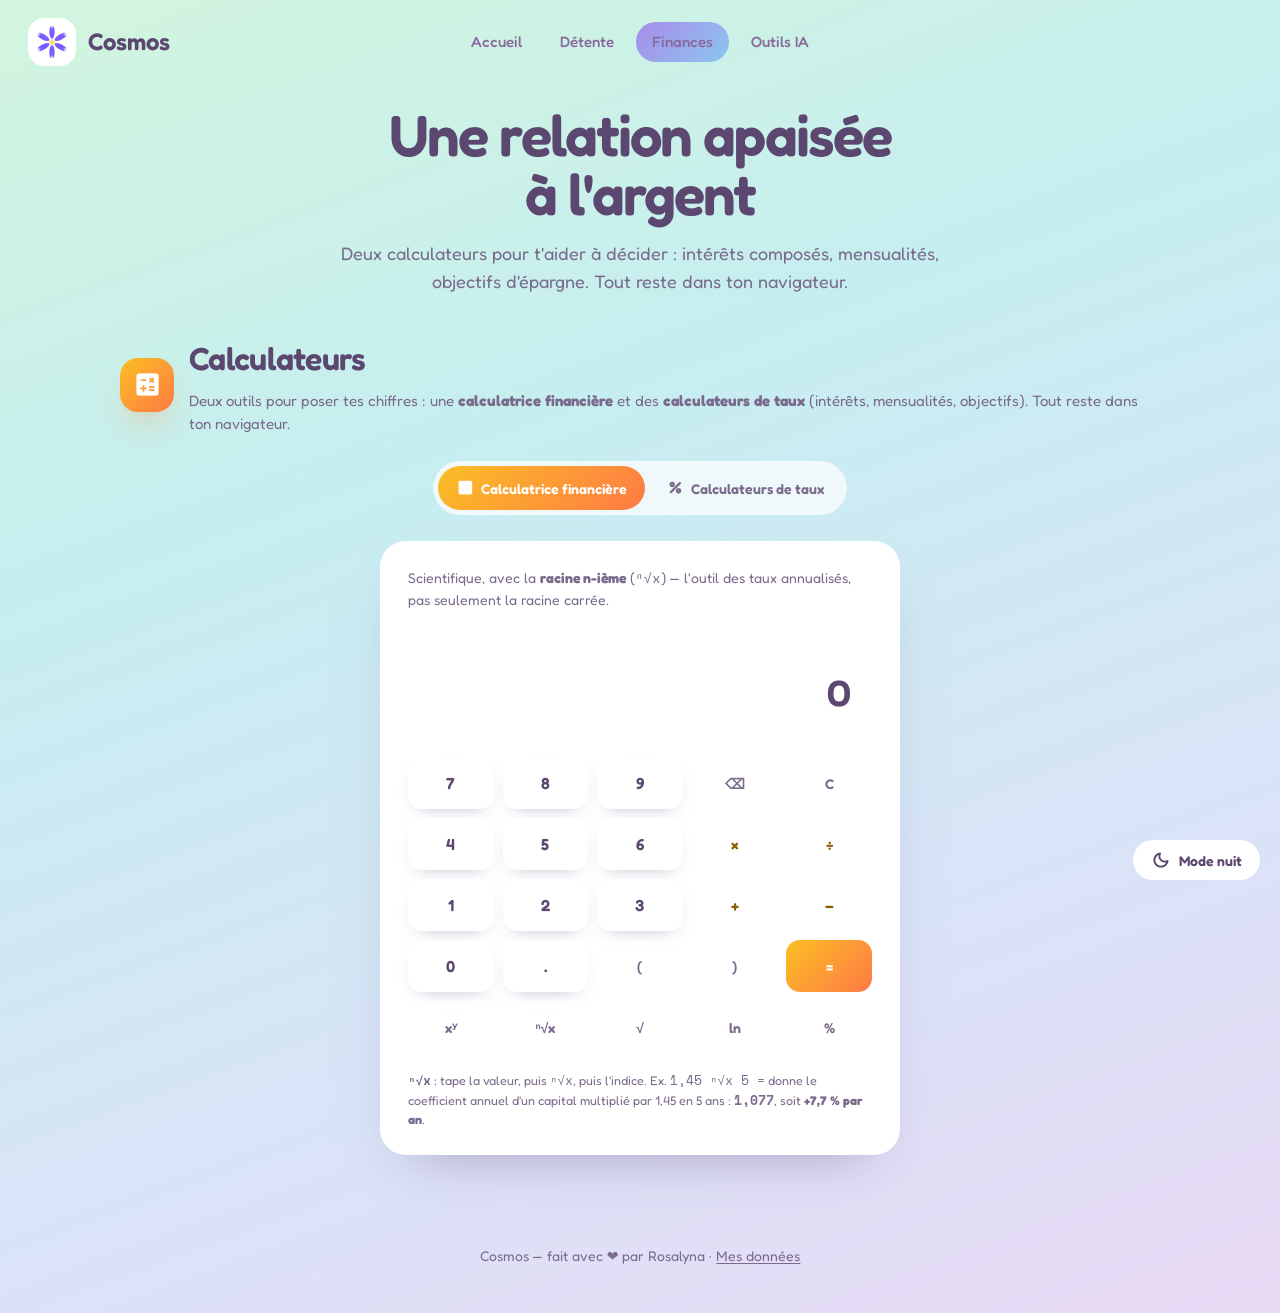
==== budget/index.html @ 6560cee8 "Plancher v1 : version minimale publiable de Cosmos - Parties en ligne : Accueil, Détente (Dessin lib" ====
<!DOCTYPE html>
<html lang="fr">
<head>
  <script>/*cosmos-antiflash*/ try{var t=localStorage.getItem("cosmos-theme");if(t==="dark"||(!t&&window.matchMedia("(prefers-color-scheme:dark)").matches))document.documentElement.classList.add("pre-dark");}catch(e){}</script>
  <meta charset="UTF-8">
  <meta name="viewport" content="width=device-width, initial-scale=1.0">
  <title>Finances — Cosmos</title>
  <link rel="icon" type="image/svg+xml" href="../commun/img/favicon.svg">
  <link rel="stylesheet" href="../commun/css/style.css">
</head>
<body class="p-budget p-finances" data-nav="Finances">
<script>if(document.documentElement.classList.contains("pre-dark"))document.body.classList.add("dark");</script>
<div style="min-height:100vh;">

  <!-- ═══ NAV — Épargne a disparu ═══ -->
  <nav class="nav">
    <a class="brand" href="../index.html">
      <span class="brand-logo">
        <img class="logo-day" src="../commun/img/logo-day.svg" alt="">
        <img class="logo-night" src="../commun/img/logo-night.svg" alt="">
      </span>
      <span class="brand-name">Cosmos</span>
    </a>
    <div class="nav-pills"></div>
  </nav>

  <!-- ═══ HERO ═══ -->
  <div style="max-width:1120px;margin:0 auto;padding:22px 40px 0;text-align:center;">
    <h1 style="margin:0;font-size:58px;line-height:1.02;font-weight:600;letter-spacing:-1.9px;">Une relation apaisée<br>à l'argent</h1>
    <p style="margin:16px auto 0;font-size:18px;color:var(--ink2);max-width:600px;line-height:1.55;">Deux calculateurs pour t'aider à décider : intérêts composés, mensualités, objectifs d'épargne. Tout reste dans ton navigateur.</p>
  </div>

  <!-- ═══ ONGLETS (masqués pour le plancher : seuls les calculateurs sont exposés) ═══ -->
  <div style="max-width:1120px;margin:0 auto;padding:30px 40px 0;display:none;justify-content:center;">
    <div id="tabs" class="fin-onglets" style="display:inline-flex;gap:3px;background:var(--soft);border-radius:999px;padding:5px;box-shadow:0 14px 34px -20px rgba(90,60,120,.5);flex-wrap:wrap;justify-content:center;">
      <!-- onglets « Où j'en suis » et « Le mur » retirés du plancher (pages en brouillons) -->
      <button class="tab" data-tab="principes" style="padding:10px 20px;border-radius:999px;background:linear-gradient(135deg,#A78BE8,#8CC7F0);color:#fff;font-weight:600;font-size:15px;">Point de départ</button>
      <button class="tab" data-tab="flux" style="padding:10px 20px;border-radius:999px;background:transparent;color:var(--ink2);font-weight:600;font-size:15px;">Mon budget type</button>
      <button class="tab" data-tab="epargne" style="padding:10px 20px;border-radius:999px;background:transparent;color:var(--ink2);font-weight:600;font-size:15px;">Mon épargne</button>
      <button class="tab" data-tab="placer" style="padding:10px 20px;border-radius:999px;background:transparent;color:var(--ink2);font-weight:600;font-size:15px;">Où placer</button>
      <button class="tab" data-tab="pratique" style="padding:10px 20px;border-radius:999px;background:transparent;color:var(--ink2);font-weight:600;font-size:15px;">Pratique</button>
    </div>
  </div>

  <!-- ═══ FIL FLUX → STOCK (masqué pour le plancher) ═══ -->
  <div style="max-width:1120px;margin:0 auto;padding:22px 40px 0;display:none;justify-content:center;">
    <div style="display:inline-flex;align-items:center;gap:12px;background:var(--soft);padding:9px 18px;border-radius:999px;font-size:13.5px;color:var(--ink2);flex-wrap:wrap;justify-content:center;">
      <span style="display:inline-flex;align-items:center;gap:6px;"><span style="width:9px;height:9px;border-radius:50%;background:linear-gradient(135deg,#FBBF24,#FF7A45);"></span>Le <b style="color:var(--ink);">flux</b> — ce qui entre chaque mois</span>
      <span class="ic" style="font-size:17px;">arrow_forward</span>
      <span style="display:inline-flex;align-items:center;gap:6px;"><span style="width:9px;height:9px;border-radius:50%;background:linear-gradient(135deg,#34D399,#22B4C4);"></span>Le <b style="color:var(--ink);">stock</b> — ce qui s'accumule</span>
    </div>
  </div>

  <!-- ═══════════ ONGLET · MON BUDGET TYPE ═══════════ -->
  <section id="pane-flux" style="max-width:1120px;margin:0 auto;padding:38px 40px 90px;display:none;flex-direction:column;gap:26px;">

    <div style="display:flex;align-items:center;gap:15px;">
      <span style="width:54px;height:54px;flex:none;border-radius:18px;background:linear-gradient(135deg,#FBBF24,#FF7A45);display:flex;align-items:center;justify-content:center;color:#fff;box-shadow:0 17px 32px -16px rgba(255,140,60,.85);"><span class="ic" style="font-size:29px;">water_drop</span></span>
      <div>
        <h2>Mon budget type</h2>
        <p style="margin:5px 0 0;color:var(--ink2);font-size:15px;">Ce qui entre se répartit par <b>affectation</b> — et décide de ce que tu peux mettre de côté.</p>
      </div>
    </div>

    <!-- ① point de départ -->
    <div class="card" style="display:flex;flex-direction:column;gap:20px;">
      <div style="display:flex;align-items:center;gap:11px;">
        <span class="mono" style="font-size:11px;font-weight:700;letter-spacing:1.2px;color:var(--acc-amber);">① MON POINT DE DÉPART</span>
        <div style="flex:1;height:2px;border-radius:2px;background:linear-gradient(90deg,rgba(199,127,19,.3),transparent);"></div>
      </div>

      <div style="display:flex;gap:26px;flex-wrap:wrap;">
        <div style="display:flex;flex-direction:column;gap:7px;font-size:14px;font-weight:600;">
          <label for="income">Mes revenus nets / mois</label>
          <span style="display:flex;align-items:center;gap:8px;"><input id="income" class="fld" inputmode="decimal" value="2400" style="width:124px;"><span class="mono" style="color:var(--ink2);">€</span></span>
        </div>
        <div style="display:flex;flex-direction:column;gap:7px;font-size:14px;font-weight:600;">
          <label for="charges">Mes charges fixes / mois</label>
          <span style="display:flex;align-items:center;gap:8px;"><input id="charges" class="fld" inputmode="decimal" style="width:124px;"><span class="mono" style="color:var(--ink2);">€</span></span>
          <span id="chargesSource" style="display:flex;align-items:center;gap:7px;flex-wrap:wrap;font-size:12.5px;font-weight:400;color:var(--ink2);"></span>
        </div>
        <div style="display:flex;flex-direction:column;gap:7px;justify-content:flex-start;">
          <span style="font-size:14px;font-weight:600;">Ce qu'il te reste</span>
          <span id="resteVivre" class="num" style="font-size:28px;">1 320 €</span>
          <span id="chargesPct" style="font-size:12px;color:var(--ink2);">tes charges pèsent 45 % de tes revenus</span>
        </div>
      </div>

      <div id="reco"></div>
    </div>

    <!-- ② la règle -->
    <div class="card" style="display:flex;flex-direction:column;gap:22px;">
      <div style="display:flex;align-items:center;gap:11px;">
        <span class="mono" style="font-size:11px;font-weight:700;letter-spacing:1.2px;color:var(--acc-violet);">② MA RÈGLE DE RÉPARTITION</span>
        <div style="flex:1;height:2px;border-radius:2px;background:linear-gradient(90deg,rgba(91,63,224,.3),transparent);"></div>
      </div>

      <div style="display:flex;align-items:center;gap:16px;flex-wrap:wrap;justify-content:space-between;">
        <div id="modelSeg" style="display:inline-flex;gap:3px;background:var(--soft);border-radius:999px;padding:4px;flex-wrap:wrap;">
          <button class="seg" data-model="503020" style="padding:9px 16px;border-radius:999px;background:linear-gradient(135deg,#FBBF24,#FF7A45);color:#fff;font-weight:600;font-size:13.5px;">50 / 30 / 20</button>
          <button class="seg" data-model="pots" style="padding:9px 16px;border-radius:999px;background:transparent;color:var(--ink2);font-weight:600;font-size:13.5px;">6 comptes</button>
          <button class="seg" data-model="sansratio" style="padding:9px 16px;border-radius:999px;background:transparent;color:var(--ink2);font-weight:600;font-size:13.5px;">Sans ratios</button>
          <button class="seg" data-model="custom" style="padding:9px 16px;border-radius:999px;background:transparent;color:var(--ink2);font-weight:600;font-size:13.5px;">Personnalisé</button>
        </div>
        <a href="#autres-regles" style="display:inline-flex;align-items:center;gap:6px;font-size:13.5px;font-weight:600;text-decoration:none;">Voir d'autres règles<span class="ic" style="font-size:17px;">arrow_forward</span></a>
      </div>

      <div id="ruleIntro" style="font-size:14px;color:var(--ink2);line-height:1.55;"></div>

      <!-- vue ratios -->
      <div id="ratioView" style="display:flex;flex-direction:column;gap:20px;">
        <div style="display:flex;align-items:center;gap:12px;flex-wrap:wrap;">
          <span style="font-size:13.5px;color:var(--ink2);">Je saisis en</span>
          <div id="unitSeg" style="display:inline-flex;gap:3px;background:var(--soft);border-radius:999px;padding:4px;">
            <button class="seg" data-unit="eur" style="min-height:36px;padding:7px 18px;border-radius:999px;background:linear-gradient(135deg,#A78BE8,#8CC7F0);color:#fff;font-weight:600;font-size:13.5px;">€</button>
            <button class="seg" data-unit="pct" style="min-height:36px;padding:7px 18px;border-radius:999px;background:transparent;color:var(--ink2);font-weight:600;font-size:13.5px;">%</button>
          </div>
          <span id="unitHint" style="font-size:12.5px;color:var(--ink2);">l'autre unité se calcule toute seule</span>
        </div>
        <div>
          <div id="fluxBar" style="display:flex;height:62px;border-radius:16px;overflow:hidden;box-shadow:0 14px 28px -18px rgba(90,60,120,.5);"></div>
          <div id="fluxLegend" style="margin-top:10px;display:flex;gap:14px;flex-wrap:wrap;"></div>
          <div style="margin-top:9px;font-size:13px;color:var(--ink2);">La barre est à l'échelle de tes revenus — ce qui n'est pas affecté reste visible.</div>
          <div id="fluxAlerte" style="margin-top:10px;"></div>
        </div>
        <div id="fluxRows" style="display:flex;flex-direction:column;gap:10px;"></div>
        <div id="customAdd"></div>
      </div>

      <!-- vue sans ratios -->
      <div id="methodView" style="display:none;flex-direction:column;gap:16px;"></div>

      <!-- résultat -->
      <div id="fluxResult" style="display:flex;align-items:center;gap:16px;flex-wrap:wrap;padding:18px 22px;border-radius:20px;background:linear-gradient(135deg,rgba(52,211,153,.16),rgba(34,180,196,.16));border:1.5px solid rgba(52,211,153,.32);">
        <span class="ic" style="font-size:30px;color:var(--acc-green);flex:none;">savings</span>
        <div style="flex:1;min-width:220px;">
          <div style="font-size:15px;font-weight:600;">Tu peux épargner <span id="saveAmount" class="num" style="font-size:26px;">480 €</span> par mois</div>
          <div style="font-size:13.5px;color:var(--ink2);">soit <span id="saveYear" class="mono">5 760 €</span> sur un an — c'est ce montant qui alimente ta pyramide.</div>
        </div>
        <button class="tab" data-tab="epargne" style="display:inline-flex;align-items:center;gap:8px;padding:12px 20px;border-radius:14px;background:linear-gradient(135deg,#34D399,#22B4C4);color:#fff;font-weight:600;font-size:14.5px;box-shadow:0 14px 28px -14px rgba(34,180,180,.8);">
          Structurer cette épargne<span class="ic" style="font-size:19px;">arrow_forward</span>
        </button>
      </div>
    </div>

    <!-- autres règles -->
    <div class="card" id="autres-regles" style="display:flex;flex-direction:column;gap:16px;">
      <h3>Les autres règles connues</h3>
      <p style="margin:0;font-size:14px;color:var(--ink2);">Pour information — chacune déplace le curseur selon ce qu'elle veut protéger.</p>
      <div style="display:grid;grid-template-columns:repeat(auto-fit,minmax(min(230px,100%),1fr));gap:14px;">
        <div style="padding:15px 17px;border-radius:16px;background:var(--soft);"><b style="font-size:14.5px;">80 / 20</b><div style="font-size:13px;color:var(--ink2);margin-top:5px;line-height:1.5;">« Paie-toi en premier » : 20 % mis de côté d'abord, tu vis sur le reste. La plus simple à tenir.</div></div>
        <div style="padding:15px 17px;border-radius:16px;background:var(--soft);"><b style="font-size:14.5px;">70 / 20 / 10</b><div style="font-size:13px;color:var(--ink2);margin-top:5px;line-height:1.5;">70 % dépenses courantes · 20 % épargne · 10 % dettes ou dons.</div></div>
        <div style="padding:15px 17px;border-radius:16px;background:var(--soft);"><b style="font-size:14.5px;">50 / 15 / 5</b><div style="font-size:13px;color:var(--ink2);margin-top:5px;line-height:1.5;">50 % besoins · 15 % retraite · 5 % précaution — le reste en envies. Isole l'horizon long.</div></div>
        <div style="padding:15px 17px;border-radius:16px;background:var(--soft);"><b style="font-size:14.5px;">Conscious Spending Plan</b><div style="font-size:13px;color:var(--ink2);margin-top:5px;line-height:1.5;">50–60 % fixes · 10 % investi · 5–10 % projets · 20–35 % « plaisir sans culpabilité ». Volontairement souple.</div></div>
      </div>
    </div>

    <div style="display:flex;align-items:flex-start;gap:13px;padding:18px 22px;border-radius:20px;background:var(--soft);font-size:14px;color:var(--ink2);">
      <span class="ic" style="font-size:21px;color:var(--acc-amber);flex:none;">lightbulb</span>
      <span style="flex:1;min-width:220px;">Ces pourcentages sont des <b style="color:var(--ink);">repères pour démarrer</b>, pas des vérités. Si tes besoins pèsent 60 %, ce n'est pas un échec — c'est une information. Pédagogie générale, pas du conseil financier.</span>
    </div>
  </section>

  <!-- ═══════════ ONGLET · MON ÉPARGNE ═══════════ -->
  <section id="pane-epargne" style="display:none;max-width:1120px;margin:0 auto;padding:38px 40px 90px;flex-direction:column;gap:26px;">

    <div style="display:flex;align-items:center;gap:15px;">
      <span style="width:54px;height:54px;flex:none;border-radius:18px;background:linear-gradient(135deg,#34D399,#22B4C4);display:flex;align-items:center;justify-content:center;color:#fff;box-shadow:0 17px 32px -16px rgba(34,180,180,.85);"><span class="ic" style="font-size:29px;">layers</span></span>
      <div>
        <h2>Mon épargne accumulée</h2>
        <p style="margin:5px 0 0;color:var(--ink2);font-size:15px;">Ce qui s'accumule se répartit par <b>niveau de risque</b> — c'est la pyramide.</p>
      </div>
    </div>

    <!-- rappel du flux : le chaînon -->
    <div style="display:flex;align-items:center;gap:16px;flex-wrap:wrap;padding:16px 22px;border-radius:20px;background:linear-gradient(135deg,rgba(251,191,36,.18),rgba(52,211,153,.18));border:1.5px solid rgba(251,191,36,.32);">
      <span class="ic" style="font-size:26px;color:var(--acc-amber);flex:none;">water_drop</span>
      <div style="flex:1;min-width:230px;font-size:14.5px;">
        Depuis <b>Mon budget type</b> — tu mets de côté <span id="echoSave" class="num" style="font-size:22px;">480 €</span> par mois
        <div style="font-size:13px;color:var(--ink2);margin-top:2px;">C'est ce montant que tu répartis dans la pyramide ci-dessous.</div>
      </div>
      <button class="tab" data-tab="flux" style="display:inline-flex;align-items:center;gap:7px;padding:10px 17px;border-radius:13px;background:var(--surface);color:var(--ink);font-weight:600;font-size:13.5px;box-shadow:0 12px 24px -14px rgba(90,60,120,.5);"><span class="ic" style="font-size:17px;">tune</span>Modifier mon budget type</button>
    </div>

    <!-- étapes -->
    <div style="display:flex;gap:9px;flex-wrap:wrap;">
      <span style="display:inline-flex;align-items:center;gap:8px;padding:9px 16px;border-radius:999px;background:var(--surface);font-size:13.5px;font-weight:600;box-shadow:0 12px 26px -18px rgba(90,60,120,.5);"><span style="width:22px;height:22px;border-radius:50%;background:linear-gradient(135deg,#34D399,#22B4C4);color:#fff;display:flex;align-items:center;justify-content:center;font-size:12px;">1</span>Comprendre</span>
      <span style="display:inline-flex;align-items:center;gap:8px;padding:9px 16px;border-radius:999px;background:var(--surface);font-size:13.5px;font-weight:600;box-shadow:0 12px 26px -18px rgba(90,60,120,.5);"><span style="width:22px;height:22px;border-radius:50%;background:linear-gradient(135deg,#FBBF24,#FF7A45);color:#fff;display:flex;align-items:center;justify-content:center;font-size:12px;">2</span>Mon matelas</span>
      <span style="display:inline-flex;align-items:center;gap:8px;padding:9px 16px;border-radius:999px;background:var(--surface);font-size:13.5px;font-weight:600;box-shadow:0 12px 26px -18px rgba(90,60,120,.5);"><span style="width:22px;height:22px;border-radius:50%;background:linear-gradient(135deg,#A78BE8,#8CC7F0);color:#fff;display:flex;align-items:center;justify-content:center;font-size:12px;">3</span>Ma répartition</span>
    </div>

    <!-- ① pyramide, unique et pleine taille -->
    <div class="card" style="display:flex;flex-direction:column;gap:18px;">
      <div style="display:flex;align-items:center;gap:11px;">
        <span class="mono" style="font-size:11px;font-weight:700;letter-spacing:1.2px;color:var(--acc-green);">① COMPRENDRE</span>
        <div style="flex:1;height:2px;border-radius:2px;background:linear-gradient(90deg,rgba(14,127,99,.3),transparent);"></div>
      </div>
      <h3>La pyramide de l'épargne</h3>
      <p style="margin:0;font-size:14.5px;color:var(--ink2);max-width:640px;">On la bâtit de bas en haut : chaque étage suppose le précédent solide. La base — ta sécurité — doit être la plus large.</p>
      <div style="display:flex;flex-direction:column;align-items:center;gap:8px;padding:6px 0;">
        <div style="width:38%;min-width:150px;padding:13px;border-radius:13px;background:linear-gradient(135deg,#F472B6,#A855F7);color:#fff;text-align:center;text-shadow:0 1px 3px rgba(60,20,80,.35);"><div style="font-size:15px;font-weight:600;">Le pari <span class="mono" style="font-size:13.5px;">10 %</span></div><div class="mono" style="font-size:12.5px;opacity:.95;">facultatif · ce qu'on peut perdre</div></div>
        <div style="width:56%;min-width:200px;padding:13px;border-radius:13px;background:linear-gradient(135deg,#A78BE8,#8CC7F0);color:#fff;text-align:center;text-shadow:0 1px 3px rgba(40,30,90,.35);"><div style="font-size:15px;font-weight:600;">Le long terme <span class="mono" style="font-size:13.5px;">20 %</span></div><div class="mono" style="font-size:12.5px;opacity:.95;">8 ans et + · faire fructifier</div></div>
        <div style="width:76%;min-width:250px;padding:13px;border-radius:13px;background:linear-gradient(135deg,#FBBF24,#FF7A45);color:#fff;text-align:center;text-shadow:0 1px 3px rgba(120,60,0,.4);"><div style="font-size:15px;font-weight:600;">Les projets <span class="mono" style="font-size:13.5px;">25 %</span></div><div class="mono" style="font-size:12.5px;opacity:.95;">1 à 5 ans · objectifs datés</div></div>
        <div style="width:96%;padding:13px;border-radius:13px;background:linear-gradient(135deg,#34D399,#22B4C4);color:#fff;text-align:center;text-shadow:0 1px 3px rgba(0,70,60,.4);"><div style="font-size:15px;font-weight:600;">La sécurité <span class="mono" style="font-size:13.5px;">45 %</span></div><div class="mono" style="font-size:12.5px;opacity:.95;">disponible · épargne de précaution</div></div>
      </div>
    </div>

    <!-- ①bis profil d'investisseur -->
    <div class="card" style="display:flex;flex-direction:column;gap:18px;">
      <div style="display:flex;align-items:center;gap:11px;">
        <span class="mono" style="font-size:11px;font-weight:700;letter-spacing:1.2px;color:var(--acc-purple);">①&nbsp;bis · MON PROFIL</span>
        <div style="flex:1;height:2px;border-radius:2px;background:linear-gradient(90deg,rgba(122,63,208,.3),transparent);"></div>
      </div>
      <h3>Quel investisseur je suis</h3>
      <p style="margin:0;font-size:14.5px;color:var(--ink2);max-width:680px;line-height:1.55;">La base de la pyramide — ta sécurité — est la même pour tout le monde. Ce qui change selon le profil, c'est le poids des étages du haut. Ce choix fixe les cibles utilisées partout ensuite.</p>
      <div id="profilSel"></div>
    </div>

    <!-- ② matelas, replié -->
    <div class="card" style="padding:0;overflow:hidden;">
      <button class="acc" id="accMatelas" aria-expanded="false" style="width:100%;display:flex;align-items:center;gap:15px;padding:22px 28px;text-align:left;">
        <span style="width:44px;height:44px;flex:none;border-radius:14px;background:linear-gradient(135deg,#FBBF24,#FF7A45);display:flex;align-items:center;justify-content:center;color:#fff;"><span class="ic" style="font-size:24px;">shield</span></span>
        <span style="flex:1;">
          <span style="display:block;font-size:11px;font-weight:700;letter-spacing:1.2px;font-family:'Space Mono',monospace;color:var(--acc-amber);">② MON MATELAS</span>
          <span style="display:block;font-size:19px;font-weight:600;margin-top:3px;">Combien pour mon épargne de sécurité ?</span>
        </span>
        <span class="mono" style="font-size:13px;color:var(--ink2);">4 questions</span>
        <span class="ic" id="accMatelasIc" style="font-size:26px;color:var(--ink2);flex:none;">expand_more</span>
      </button>
      <div id="bodyMatelas" style="display:none;padding:0 28px 26px;">
        <div style="padding:20px 22px;border-radius:20px;background:var(--soft);border:1.5px solid var(--line);">
          <div style="font-size:14px;color:var(--ink2);margin-bottom:6px;">Base de <b style="color:var(--ink);">3 mois</b> pour tout le monde — les points s'ajoutent.</div>
          <div id="quiz" style="display:flex;flex-direction:column;"></div>
          <div style="margin-top:18px;padding:17px 20px;border-radius:17px;background:linear-gradient(135deg,rgba(52,211,153,.17),rgba(34,180,196,.17));display:flex;align-items:center;gap:15px;flex-wrap:wrap;">
            <span class="ic" style="font-size:27px;color:var(--acc-green);flex:none;">savings</span>
            <div style="flex:1;min-width:190px;">
              <div style="font-size:15px;font-weight:600;">Ta cible : <span id="qMonths" class="num" style="font-size:23px;">3 mois</span></div>
              <div style="font-size:13px;color:var(--ink2);">soit <span id="qAmount" class="mono">4 200 €</span> pour <span id="qSpendEcho" class="mono">1 400 €</span> de dépenses mensuelles</div>
            </div>
            <label style="display:flex;align-items:center;gap:9px;font-size:13.5px;color:var(--ink2);">Dépenses / mois<input id="spend" class="fld" inputmode="decimal" value="1400" style="width:96px;"><span class="mono">€</span></label>
            <button id="reportBtn" style="display:inline-flex;align-items:center;gap:7px;border:0;cursor:pointer;font-family:'Fredoka',sans-serif;font-size:13.5px;font-weight:600;padding:11px 17px;border-radius:13px;background:var(--surface);color:var(--ink);box-shadow:0 12px 24px -14px rgba(90,60,120,.5);"><span class="ic" style="font-size:17px;">south</span>Reporter dans ma répartition</button>
          </div>
        </div>
      </div>
    </div>

    <!-- ③ atelier de répartition -->
    <div class="card" style="display:flex;flex-direction:column;gap:20px;">
      <div style="display:flex;align-items:center;gap:11px;">
        <span class="mono" style="font-size:11px;font-weight:700;letter-spacing:1.2px;color:var(--acc-violet);">③ MA SITUATION</span>
        <div style="flex:1;height:2px;border-radius:2px;background:linear-gradient(90deg,rgba(91,63,224,.3),transparent);"></div>
      </div>

      <div style="display:flex;align-items:baseline;gap:14px;flex-wrap:wrap;justify-content:space-between;">
        <h3>Où en est mon épargne aujourd'hui</h3>
        <div class="mono" style="font-size:13px;color:var(--ink2);">Total : <span id="potTotal-situation">10 000 €</span></div>
      </div>

      <div style="display:grid;grid-template-columns:290px 1fr;gap:28px;align-items:start;" id="repGrid">

        <!-- colonne gauche : la pyramide vivante -->
        <div style="display:flex;flex-direction:column;gap:16px;">
          <div class="mono" style="font-size:11px;letter-spacing:1px;color:var(--ink2);">MA PYRAMIDE, EN DIRECT</div>
          <div id="livePyr-situation" style="display:flex;flex-direction:column;align-items:center;gap:7px;min-height:180px;justify-content:flex-end;"></div>
          <div id="pyrWarn-situation"></div>
          <div style="padding:14px 16px;border-radius:16px;background:var(--soft);">
            <div class="mono" style="font-size:11px;letter-spacing:1px;color:var(--ink2);margin-bottom:8px;">PROFIL DE RISQUE</div>
            <div id="riskBar-situation" style="display:flex;height:14px;border-radius:7px;overflow:hidden;"></div>
            <div id="riskText-situation" style="font-size:13.5px;margin-top:10px;"></div>
          </div>
        </div>

        <!-- colonne droite : les barres -->
        <div style="display:flex;flex-direction:column;gap:14px;">
          <div id="pots-situation" style="display:flex;flex-direction:column;gap:13px;"></div>
          <div style="display:flex;align-items:flex-start;gap:9px;font-size:13px;color:var(--ink2);"><span class="ic" style="font-size:18px;color:#7C5CFF;flex:none;">info</span><span style="flex:1;min-width:200px;">Chaque barre montre la <b>part réelle</b> de la poche. Le trait vertical marque la <b>cible recommandée</b> : à gauche tu es en dessous, à droite au-dessus.</span></div>
        </div>
      </div>

      <div id="analyse"></div>
    </div>

    <!-- ④ stratégie de remplissage -->
    <div class="card" style="display:flex;flex-direction:column;gap:20px;">
      <div style="display:flex;align-items:center;gap:11px;">
        <span class="mono" style="font-size:11px;font-weight:700;letter-spacing:1.2px;color:var(--acc-rose);">④ MA STRATÉGIE</span>
        <div style="flex:1;height:2px;border-radius:2px;background:linear-gradient(90deg,rgba(192,36,107,.3),transparent);"></div>
      </div>
      <h3>Où envoyer mes <span id="stratSave" class="num" style="font-size:22px;">480 €</span> chaque mois ?</h3>
      <p style="margin:0;font-size:14.5px;color:var(--ink2);max-width:660px;">Quatre façons de remplir la pyramide. Aucune n'est « la bonne » — elles dépendent d'où tu en es. Choisis-en une pour voir la répartition mensuelle.</p>
      <div id="strats" style="display:grid;grid-template-columns:repeat(4,1fr);gap:14px;"></div>
      <div id="stratDetail"></div>
    </div>

    <!-- ⑤ mon objectif -->
    <div class="card" style="display:flex;flex-direction:column;gap:20px;">
      <div style="display:flex;align-items:center;gap:11px;">
        <span class="mono" style="font-size:11px;font-weight:700;letter-spacing:1.2px;color:var(--acc-teal);">⑤ MON OBJECTIF</span>
        <div style="flex:1;height:2px;border-radius:2px;background:linear-gradient(90deg,rgba(14,124,140,.3),transparent);"></div>
      </div>
      <div style="display:flex;align-items:baseline;gap:14px;flex-wrap:wrap;justify-content:space-between;">
        <h3>Vers quoi je veux aller</h3>
        <div class="mono" style="font-size:13px;color:var(--ink2);">Total : <span id="potTotal-objectif">10 000 €</span></div>
      </div>

      <div style="display:grid;grid-template-columns:290px 1fr;gap:28px;align-items:start;" id="repGrid2">
        <div style="display:flex;flex-direction:column;gap:16px;">
          <div class="mono" style="font-size:11px;letter-spacing:1px;color:var(--ink2);">LA PYRAMIDE VISÉE</div>
          <div id="livePyr-objectif" style="display:flex;flex-direction:column;align-items:center;gap:7px;min-height:180px;justify-content:flex-end;"></div>
          <div id="pyrWarn-objectif"></div>
          <div style="padding:14px 16px;border-radius:16px;background:var(--soft);">
            <div class="mono" style="font-size:11px;letter-spacing:1px;color:var(--ink2);margin-bottom:8px;">PROFIL DE RISQUE VISÉ</div>
            <div id="riskBar-objectif" style="display:flex;height:14px;border-radius:7px;overflow:hidden;"></div>
            <div id="riskText-objectif" style="font-size:13.5px;margin-top:10px;"></div>
          </div>
        </div>
        <div style="display:flex;flex-direction:column;gap:14px;">
          <div id="pots-objectif" style="display:flex;flex-direction:column;gap:13px;"></div>
          <div id="ecart"></div>
        </div>
      </div>
    </div>

    <div style="text-align:center;font-size:13.5px;color:var(--ink2);">Tes chiffres restent dans ton navigateur et sont mémorisés pour la prochaine visite.</div>
  </section>

  <!-- ═══════════ ONGLET · POINT DE DÉPART ═══════════ -->
  <section id="pane-principes" style="display:flex;max-width:1120px;margin:0 auto;padding:38px 40px 90px;flex-direction:column;gap:26px;">

    <div style="display:flex;align-items:center;gap:15px;">
      <span style="width:54px;height:54px;flex:none;border-radius:18px;background:linear-gradient(135deg,#F472B6,#A855F7);display:flex;align-items:center;justify-content:center;color:#fff;box-shadow:0 17px 32px -16px rgba(168,85,247,.85);"><span class="ic" style="font-size:29px;">psychology</span></span>
      <div>
        <h2>Point de départ</h2>
        <p style="margin:5px 0 0;color:var(--ink2);font-size:15px;">Avant les méthodes, se comprendre — pour choisir en connaissance de cause.</p>
      </div>
    </div>

    <!-- Pas de leçon ici -->
    <div class="card" style="display:flex;align-items:flex-start;gap:16px;border-left:5px solid #A855F7;">
      <span class="ic" aria-hidden="true" style="font-size:26px;color:var(--acc-purple);flex:none;">favorite</span>
      <div style="flex:1;min-width:240px;">
        <h3>Pas de leçon ici</h3>
        <p style="margin:8px 0 0;font-size:14.5px;color:var(--ink2);line-height:1.6;">Il n'y a pas <b>une</b> bonne façon de vivre avec l'argent. Épargner beaucoup n'est pas une vertu, dépenser n'est pas une faute — tout dépend de ce que tu veux que ton argent serve. Ce qui compte, c'est que tes choix soient <b>les tiens</b>, faits en connaissance de cause plutôt que subis ou hérités sans y penser.</p>
        <p style="margin:10px 0 0;font-size:14.5px;color:var(--ink2);line-height:1.6;">Les blocs ci-dessous n'attendent aucune bonne réponse : ils servent à mettre des mots sur ce qui te fait déjà agir.</p>
      </div>
    </div>

    <!-- Carte d'orientation -->
    <div class="card" id="synthese" style="display:flex;flex-direction:column;gap:16px;"></div>

    <!-- ① Ce que l'argent déclenche chez moi -->
    <div class="card" id="sec-rapport" style="scroll-margin-top:20px;display:flex;flex-direction:column;gap:18px;">
      <div style="display:flex;align-items:center;gap:11px;">
        <span class="mono" style="font-size:11px;font-weight:700;letter-spacing:1.2px;color:var(--acc-violet);">① CE QUE L'ARGENT DÉCLENCHE CHEZ MOI</span>
        <div style="flex:1;height:2px;border-radius:2px;background:linear-gradient(90deg,rgba(91,63,224,.3),transparent);"></div>
      </div>
      <p style="margin:0;color:var(--ink2);font-size:14.5px;line-height:1.55;max-width:700px;">Nos réflexes financiers viennent souvent de croyances installées avant qu'on ait choisi quoi que ce soit — l'enfance, la famille, ce qu'on a vu manquer. Aucun de ces profils n'est meilleur : chacun a sa force et son angle mort.</p>
      <div id="pdPhrases" style="display:flex;flex-direction:column;gap:10px;"></div>
      <div id="pdScripts"></div>
    </div>

    <!-- ② Ce qui compte pour moi -->
    <div class="card" id="sec-valeurs" style="scroll-margin-top:20px;display:flex;flex-direction:column;gap:18px;">
      <div style="display:flex;align-items:center;gap:11px;">
        <span class="mono" style="font-size:11px;font-weight:700;letter-spacing:1.2px;color:var(--acc-teal);">② CE QUI COMPTE POUR MOI</span>
        <div style="flex:1;height:2px;border-radius:2px;background:linear-gradient(90deg,rgba(34,180,196,.3),transparent);"></div>
      </div>
      <p style="margin:0;color:var(--ink2);font-size:14.5px;line-height:1.55;max-width:700px;">L'argent n'est un but pour personne — c'est un moyen. Encore faut-il savoir vers quoi. Choisis les <b>trois</b> qui comptent le plus pour toi, <b>dans l'ordre</b> : la première départage quand il faut arbitrer, et c'est elle que tu retrouveras dans ⑤.</p>
      <div id="pdValeurs" style="display:grid;grid-template-columns:repeat(auto-fit,minmax(min(220px,100%),1fr));gap:12px;"></div>
      <div id="pdValeursSynth"></div>
    </div>

    <!-- ③ Des repères, pas des règles -->
    <div class="card" id="sec-reperes" style="scroll-margin-top:20px;display:flex;flex-direction:column;gap:18px;">
      <div style="display:flex;align-items:center;gap:11px;">
        <span class="mono" style="font-size:11px;font-weight:700;letter-spacing:1.2px;color:var(--acc-amber);">③ DES REPÈRES, PAS DES RÈGLES</span>
        <div style="flex:1;height:2px;border-radius:2px;background:linear-gradient(90deg,rgba(199,127,19,.3),transparent);"></div>
      </div>
      <p style="margin:0;color:var(--ink2);font-size:14.5px;line-height:1.55;">Vingt-deux idées sur l'argent, à prendre ou à ignorer. Chacune a un bénéfice <b>et</b> un coût — aucune n'est gratuite. Garde celles qui te parlent, dans l'ordre qui te parle, et ajoute les tiennes. Sept est un bon repère — au-delà, une liste se retient rarement — mais rien ne t'empêche d'en garder plus. Pour les découvrir une par une, il y a « Le mur ».</p>
      <div id="pdReperes" style="display:flex;flex-direction:column;gap:14px;"></div>
    </div>

    <!-- ③bis Mes défis — relevés sur Le mur -->
    <div class="card" id="sec-defis" style="scroll-margin-top:20px;display:flex;flex-direction:column;gap:18px;">
      <div style="display:flex;align-items:center;gap:11px;">
        <span class="mono" style="font-size:11px;font-weight:700;letter-spacing:1.2px;color:var(--acc-amber);">MES DÉFIS</span>
        <div style="flex:1;height:2px;border-radius:2px;background:linear-gradient(90deg,rgba(199,127,19,.3),transparent);"></div>
      </div>
      <p style="margin:0;color:var(--ink2);font-size:14.5px;line-height:1.55;">Les petites actions que tu as relevées depuis <b>Le mur</b>. Coche quand c'est fait, note ce que tu en as tiré — et archive : rien ne disparaît, tout se relit.</p>
      <div id="pdDefis" style="display:flex;flex-direction:column;gap:14px;"></div>
    </div>

    <!-- ④ Quel investisseur je suis -->
    <div class="card" id="sec-profil" style="scroll-margin-top:20px;display:flex;flex-direction:column;gap:18px;">
      <div style="display:flex;align-items:center;gap:11px;">
        <span class="mono" style="font-size:11px;font-weight:700;letter-spacing:1.2px;color:var(--acc-green);">④ QUEL INVESTISSEUR JE SUIS</span>
        <div style="flex:1;height:2px;border-radius:2px;background:linear-gradient(90deg,rgba(14,127,99,.3),transparent);"></div>
      </div>
      <p style="margin:0;color:var(--ink2);font-size:14.5px;line-height:1.55;max-width:700px;">Différent de ton tempérament : là il s'agit du <b>risque que tu peux encaisser</b>, pas de ce que tu ressens. La base de la pyramide — ta sécurité — est la même pour tout le monde ; ce qui change, c'est le poids des étages du haut. C'est le seul bloc qui a un effet ailleurs : il fixe les cibles de <b>Mon épargne</b>.</p>
      <div id="pdProfil"></div>
    </div>

    <!-- ⑤ Ce que mon argent fait vraiment -->
    <div id="sec-reel" style="scroll-margin-top:20px;"></div>

    <div style="display:flex;align-items:center;gap:12px;flex-wrap:wrap;justify-content:center;padding:15px 20px;border-radius:18px;background:var(--soft);font-size:13.5px;color:var(--ink2);">
      <span class="ic" aria-hidden="true" style="font-size:19px;">cloud_off</span>
      <span>Ces données vivent dans ton navigateur — elles y restent, et elles ne suivent pas si tu changes d'appareil.</span>
      <a class="bande-lien" href="../donnees/index.html" style="display:inline-flex;align-items:center;gap:6px;font-weight:600;text-decoration:none;"><span class="ic" style="font-size:17px;">download</span>Exporter</a>
    </div>
  </section>

  <section id="pane-placer" style="display:none;flex-direction:column;max-width:1120px;margin:0 auto;padding:38px 40px 90px;">
    <div style="display:flex;align-items:center;gap:15px;margin-bottom:8px;"><span style="width:54px;height:54px;flex:none;border-radius:18px;background:linear-gradient(135deg,#34D399,#22B4C4);display:flex;align-items:center;justify-content:center;color:#fff;box-shadow:0 17px 32px -16px rgba(34,180,180,.85);"><span class="ic" style="font-size:29px;">account_balance</span></span><div><h2>Où placer mon épargne</h2><p style="margin:5px 0 0;color:var(--ink2);font-size:15px;">Des livrets sans risque aux enveloppes fiscales — chaque étage de la pyramide a ses supports.</p></div></div>
      <div class="section-head" style="--g1:#34D399; --g2:#22B4C4; margin-top:46px;">
        <span class="material-symbols-rounded" aria-hidden="true">account_balance</span>
        <div><h2>Livrets réglementés</h2><div class="sub">Sans risque, disponibles, garantis par l'État — taux au 1er août 2026</div></div>
      </div>
      <p class="placement-intro">Parfaits pour la base de la pyramide (ta sécurité) et les projets à court terme : le capital est garanti et l'argent reste disponible. Le réflexe malin : remplir d'abord les mieux rémunérés et non imposables.</p>
      <div class="fiches">
        <div class="fiche" style="--g1:#34D399; --g2:#22B4C4;">
          <div class="haut"><h4>Livret A</h4><div class="taux">1,70 %<small> /an</small></div></div>
          <div class="corps">
            <div class="ligne"><span class="k">Plafond</span><span class="v">22 950 €</span></div>
            <span class="fisc net">Net d'impôt</span>
            <p class="desc">Le socle, ouvert à tous. Idéal pour l'épargne de précaution.</p>
            <a class="lien" href="https://www.service-public.gouv.fr/particuliers/vosdroits/F2365" target="_blank" rel="noopener">Fiche officielle <span class="material-symbols-rounded" aria-hidden="true">open_in_new</span></a>
          </div>
        </div>
        <div class="fiche" style="--g1:#A78BE8; --g2:#8CC7F0;">
          <div class="haut"><h4>LDDS</h4><div class="taux">1,70 %<small> /an</small></div></div>
          <div class="corps">
            <div class="ligne"><span class="k">Plafond</span><span class="v">12 000 €</span></div>
            <span class="fisc net">Net d'impôt</span>
            <p class="desc">Le complément du Livret A, une fois celui-ci plein.</p>
            <a class="lien" href="https://www.service-public.gouv.fr/particuliers/vosdroits/F2368" target="_blank" rel="noopener">Fiche officielle <span class="material-symbols-rounded" aria-hidden="true">open_in_new</span></a>
          </div>
        </div>
        <div class="fiche" style="--g1:#FF7A45; --g2:#EC4899;">
          <div class="haut"><h4>LEP</h4><div class="taux">2,50 %<small> /an</small></div></div>
          <div class="corps">
            <div class="ligne"><span class="k">Plafond</span><span class="v">10 000 €</span></div>
            <span class="fisc net">Net d'impôt</span>
            <p class="desc">Le mieux rémunéré — sous conditions de revenus. À privilégier si tu y as droit.</p>
            <a class="lien" href="https://www.service-public.gouv.fr/particuliers/vosdroits/F2367" target="_blank" rel="noopener">Fiche officielle <span class="material-symbols-rounded" aria-hidden="true">open_in_new</span></a>
          </div>
        </div>
        <div class="fiche" style="--g1:#F472B6; --g2:#A855F7;">
          <div class="haut"><h4>Livret Jeune</h4><div class="taux">≥ 1,70 %<small> /an</small></div></div>
          <div class="corps">
            <div class="ligne"><span class="k">Plafond</span><span class="v">1 600 €</span></div>
            <span class="fisc net">Net d'impôt</span>
            <p class="desc">Pour les 12–25 ans. Taux au moins égal à celui du Livret A.</p>
            <a class="lien" href="https://www.service-public.gouv.fr/particuliers/vosdroits/F2904" target="_blank" rel="noopener">Fiche officielle <span class="material-symbols-rounded" aria-hidden="true">open_in_new</span></a>
          </div>
        </div>
        <div class="fiche" style="--g1:#FBBF24; --g2:#FF7A45;">
          <div class="haut"><h4>PEL</h4><div class="taux">2,00 %<small> brut · nouveaux plans</small></div></div>
          <div class="corps">
            <div class="ligne"><span class="k">Plafond</span><span class="v">61 200 €</span></div>
            <span class="fisc impo">Imposable · PFU 30 %</span>
            <p class="desc">Épargne bloquée orientée logement. Rendement net plus faible une fois l'impôt déduit.</p>
            <a class="lien" href="https://www.service-public.gouv.fr/particuliers/vosdroits/F16140" target="_blank" rel="noopener">Fiche officielle <span class="material-symbols-rounded" aria-hidden="true">open_in_new</span></a>
          </div>
        </div>
        <div class="fiche" style="--g1:#38BDF8; --g2:#8CC7F0;">
          <div class="haut"><h4>CEL</h4><div class="taux">1,25 %<small> brut</small></div></div>
          <div class="corps">
            <div class="ligne"><span class="k">Plafond</span><span class="v">15 300 €</span></div>
            <span class="fisc impo">Imposable · PFU 30 %</span>
            <p class="desc">Épargne logement plus souple que le PEL — versements et retraits libres.</p>
            <a class="lien" href="https://www.service-public.gouv.fr/particuliers/vosdroits/F33923" target="_blank" rel="noopener">Fiche officielle <span class="material-symbols-rounded" aria-hidden="true">open_in_new</span></a>
          </div>
        </div>
      </div>

      <div class="section-head" style="--g1:#A78BE8; --g2:#8CC7F0; margin-top:46px;">
        <span class="material-symbols-rounded" aria-hidden="true">savings</span>
        <div><h2>Enveloppes fiscales</h2><div class="sub">Pour investir sur la durée avec une fiscalité allégée — capital non garanti</div></div>
      </div>
      <p class="placement-intro">Une enveloppe fiscale n'est pas un livret : ce n'est pas un placement en soi, mais un « contenant » qui abrite des investissements (actions, fonds…) en échange d'un avantage fiscal si tu gardes ton épargne longtemps. Le revers : le capital peut baisser. Elles servent les étages hauts de la pyramide (long terme).</p>
      <div class="fiches">
        <div class="fiche" style="--g1:#34D399; --g2:#22B4C4;">
          <div class="haut"><h4>PEA</h4><div class="taux">0 % d'impôt<small> sur les gains après 5 ans*</small></div></div>
          <div class="corps">
            <div class="ligne"><span class="k">Plafond</span><span class="v">150 000 €</span></div>
            <div class="ligne"><span class="k">Support</span><span class="v">Actions européennes</span></div>
            <p class="desc">*Gains exonérés d'impôt sur le revenu après 5 ans, hors prélèvements sociaux (17,2 %).</p>
            <a class="lien" href="https://www.service-public.gouv.fr/particuliers/vosdroits/F2385" target="_blank" rel="noopener">Fiche officielle <span class="material-symbols-rounded" aria-hidden="true">open_in_new</span></a>
          </div>
        </div>
        <div class="fiche" style="--g1:#A78BE8; --g2:#8CC7F0;">
          <div class="haut"><h4>PEA-PME</h4><div class="taux">PME &amp; ETI<small> même régime que le PEA</small></div></div>
          <div class="corps">
            <div class="ligne"><span class="k">Plafond</span><span class="v">225 000 €*</span></div>
            <div class="ligne"><span class="k">Cible</span><span class="v">Petites entreprises</span></div>
            <p class="desc">*Plafond commun avec le PEA. Pour orienter son épargne vers les PME et ETI.</p>
            <a class="lien" href="https://www.service-public.gouv.fr/particuliers/vosdroits/F2385" target="_blank" rel="noopener">Fiche officielle <span class="material-symbols-rounded" aria-hidden="true">open_in_new</span></a>
          </div>
        </div>
        <div class="fiche" style="--g1:#FF7A45; --g2:#EC4899;">
          <div class="haut"><h4>Assurance-vie</h4><div class="taux">Le couteau suisse<small> souple, sans plafond</small></div></div>
          <div class="corps">
            <div class="ligne"><span class="k">Horizon</span><span class="v">8 ans et +</span></div>
            <div class="ligne"><span class="k">Sécurité</span><span class="v">Fonds € ou UC</span></div>
            <p class="desc">Fiscalité allégée après 8 ans (abattement 4 600 € / 9 200 € à deux) et fort atout pour la transmission.</p>
            <a class="lien" href="https://www.service-public.gouv.fr/particuliers/vosdroits/F15274" target="_blank" rel="noopener">Fiche officielle <span class="material-symbols-rounded" aria-hidden="true">open_in_new</span></a>
          </div>
        </div>
        <div class="fiche" style="--g1:#F472B6; --g2:#A855F7;">
          <div class="haut"><h4>PER</h4><div class="taux">Cap retraite<small> versements déductibles</small></div></div>
          <div class="corps">
            <div class="ligne"><span class="k">Atout</span><span class="v">Baisse ton impôt</span></div>
            <div class="ligne"><span class="k">Sortie</span><span class="v">Capital ou rente</span></div>
            <p class="desc">Tu déduis les versements de ton revenu imposable ; l'épargne est bloquée jusqu'à la retraite, fiscalisée à la sortie.</p>
            <a class="lien" href="https://www.service-public.gouv.fr/particuliers/vosdroits/F36526" target="_blank" rel="noopener">Fiche officielle <span class="material-symbols-rounded" aria-hidden="true">open_in_new</span></a>
          </div>
        </div>
      </div>
      <p class="placement-note">Chiffres au 1er août 2026, à vérifier sur les sites officiels (<a href="https://www.service-public.gouv.fr" target="_blank" rel="noopener">service-public.gouv.fr</a>). Les livrets réglementés sont sans risque et garantis ; les enveloppes fiscales comportent un risque de perte en capital. Pédagogie générale, pas du conseil financier.</p>
  </section>
  <section id="pane-pratique" style="display:none;max-width:1120px;margin:0 auto;padding:38px 40px 90px;flex-direction:column;gap:26px;">
    <div style="display:flex;align-items:center;gap:15px;">
      <span style="width:54px;height:54px;flex:none;border-radius:18px;background:linear-gradient(135deg,#FBBF24,#FF7A45);display:flex;align-items:center;justify-content:center;color:#fff;box-shadow:0 17px 32px -16px rgba(255,140,60,.85);"><span class="ic" style="font-size:29px;">calculate</span></span>
      <div>
        <h2>Calculateurs</h2>
        <p style="margin:5px 0 0;color:var(--ink2);font-size:15px;">Deux outils pour poser tes chiffres : une <b>calculatrice financière</b> et des <b>calculateurs de taux</b> (intérêts, mensualités, objectifs). Tout reste dans ton navigateur.</p>
      </div>
    </div>
    <div id="pratNav" style="display:flex;justify-content:center;"></div>
    <div id="pratTool" style="display: flex; flex-direction: column; gap: 22px; position: relative"><svg width="413" height="69" viewBox="0 0 413 69" preserveAspectRatio="none" style="position: absolute; left: 7px; top: 292px; width: 413px; height: 69px; overflow: visible; fill: none; stroke: #8a8378; stroke-width: 2; stroke-linecap: round; stroke-linejoin: round"><path d="M3 34 L5 34 L9 35 L11 36 L14 37 L18 38 L22 39 L26 40 L31 40 L34 42 L38 43 L42 44 L44 46 L46 46 L49 48 L50 50 L54 52 L58 54 L60 54 L64 56 L66 57 L68 58 L73 58 L77 58 L86 58 L90 58 L97 59 L107 60 L114 62 L121 62 L128 65 L133 66 L137 68 L142 68 L144 68 L165 63 L181 62 L208 60 L226 60 L243 62 L254 63 L259 64 L266 66 L270 67 L276 68 L278 69 L280 69 L282 69 L285 69 L288 69 L290 69 L292 69 L294 69 L296 69 L298 69 L302 69 L305 68 L314 66 L318 66 L326 65 L336 63 L338 62 L343 62 L350 61 L353 61 L358 61 L364 60 L367 60 L374 59 L379 58 L382 58 L388 56 L390 54 L395 52 L398 51 L400 49 L405 47 L408 46 L410 44 L411 42 L412 39 L413 37 L413 35 L412 33 L411 31 L408 28 L406 26 L402 24 L402 22 L398 20 L394 17 L391 14 L389 13 L386 11 L384 10 L382 9 L377 6 L375 5 L372 5 L368 3 L365 2 L362 2 L360 2 L358 1 L354 0 L350 0 L345 0 L339 0 L334 1 L326 1 L321 1 L314 1 L310 1 L306 1 L302 1 L294 1 L290 1 L284 1 L280 1 L274 2 L270 2 L266 2 L258 4 L254 4 L249 6 L238 7 L233 8 L226 9 L215 10 L210 11 L199 11 L194 11 L191 11 L186 11 L182 11 L175 12 L172 13 L168 14 L162 14 L158 15 L151 17 L147 18 L142 18 L135 18 L131 18 L124 18 L121 16 L115 15 L110 14 L106 14 L104 12 L101 12 L98 12 L97 10 L94 10 L90 10 L88 10 L86 10 L82 10 L79 10 L71 10 L68 10 L61 10 L58 10 L54 10 L48 11 L43 12 L39 12 L33 12 L30 12 L26 13 L23 13 L20 13 L17 14 L14 14 L11 15 L9 15 L7 17 L5 17 L3 18 L1 19 L0 21"></path></svg></div>
  </section>

  <footer style="text-align:center;color:var(--ink2);font-size:14px;padding:0 40px 46px;">Cosmos — fait avec ❤ par Rosalyna · <a class="pied-lien" href="../donnees/index.html">Mes données</a></footer>
</div>
  <button class="theme-toggle" id="themeToggle" type="button">
    <span class="material-symbols-rounded" id="themeIcon" aria-hidden="true">dark_mode</span>
    <span id="themeLabel">Mode nuit</span>
  </button>
  <script src="../commun/js/point-depart-contenu.js"></script>
  <script src="../commun/js/reperes-contenu.js"></script>
  <script src="../commun/js/signatures-contenu.js"></script>
  <script src="../commun/js/point-depart-etat.js"></script>
  <script src="../commun/js/finances.js"></script>
  <script src="../commun/js/point-depart.js"></script>
  <script src="../commun/js/theme.js"></script>
  <script src="../commun/js/projects.js"></script>
  <script src="../commun/js/nav.js"></script>
</body>
</html>
---- commun/css/style.css ----
/* ============================================================
   COSMOS — design system v2 (thème clair printanier / nuit étoilée)
   Source : docs/design/README.md + CHANGELOG.md
   ============================================================ */

/* ============================================================
   POLICES AUTO-HÉBERGÉES — plus aucun appel à Google
   Fichiers : ../fonts/ (générés depuis les CSS Google, plages
   latin + latin-ext). Icônes : sous-ensemble des 77 réellement
   utilisées (voir docs/polices-auto-hebergees.md pour regénérer).
   ============================================================ */
@font-face {
  font-family: 'Fredoka';
  font-style: normal;
  font-weight: 400 700;
  font-display: swap;
  src: url(../fonts/fredoka-400-700-latin-ext.woff2) format('woff2');
  unicode-range: U+0100-02BA, U+02BD-02C5, U+02C7-02CC, U+02CE-02D7, U+02DD-02FF, U+0304, U+0308, U+0329, U+1D00-1DBF, U+1E00-1E9F, U+1EF2-1EFF, U+2020, U+20A0-20AB, U+20AD-20C4, U+2113, U+2C60-2C7F, U+A720-A7FF;
}
@font-face {
  font-family: 'Fredoka';
  font-style: normal;
  font-weight: 400 700;
  font-display: swap;
  src: url(../fonts/fredoka-400-700-latin.woff2) format('woff2');
  unicode-range: U+0000-00FF, U+0131, U+0152-0153, U+02BB-02BC, U+02C6, U+02DA, U+02DC, U+0304, U+0308, U+0329, U+2000-206F, U+20AC, U+2122, U+2191, U+2193, U+2212, U+2215, U+FEFF, U+FFFD;
}
@font-face {
  font-family: 'Sora';
  font-style: normal;
  font-weight: 400;
  font-display: swap;
  src: url(../fonts/sora-400-latin-ext.woff2) format('woff2');
  unicode-range: U+0100-02BA, U+02BD-02C5, U+02C7-02CC, U+02CE-02D7, U+02DD-02FF, U+0304, U+0308, U+0329, U+1D00-1DBF, U+1E00-1E9F, U+1EF2-1EFF, U+2020, U+20A0-20AB, U+20AD-20C4, U+2113, U+2C60-2C7F, U+A720-A7FF;
}
@font-face {
  font-family: 'Sora';
  font-style: normal;
  font-weight: 400;
  font-display: swap;
  src: url(../fonts/sora-400-latin.woff2) format('woff2');
  unicode-range: U+0000-00FF, U+0131, U+0152-0153, U+02BB-02BC, U+02C6, U+02DA, U+02DC, U+0304, U+0308, U+0329, U+2000-206F, U+20AC, U+2122, U+2191, U+2193, U+2212, U+2215, U+FEFF, U+FFFD;
}
@font-face {
  font-family: 'Sora';
  font-style: normal;
  font-weight: 700;
  font-display: swap;
  src: url(../fonts/sora-700-latin-ext.woff2) format('woff2');
  unicode-range: U+0100-02BA, U+02BD-02C5, U+02C7-02CC, U+02CE-02D7, U+02DD-02FF, U+0304, U+0308, U+0329, U+1D00-1DBF, U+1E00-1E9F, U+1EF2-1EFF, U+2020, U+20A0-20AB, U+20AD-20C4, U+2113, U+2C60-2C7F, U+A720-A7FF;
}
@font-face {
  font-family: 'Sora';
  font-style: normal;
  font-weight: 700;
  font-display: swap;
  src: url(../fonts/sora-700-latin.woff2) format('woff2');
  unicode-range: U+0000-00FF, U+0131, U+0152-0153, U+02BB-02BC, U+02C6, U+02DA, U+02DC, U+0304, U+0308, U+0329, U+2000-206F, U+20AC, U+2122, U+2191, U+2193, U+2212, U+2215, U+FEFF, U+FFFD;
}
@font-face {
  font-family: 'Sora';
  font-style: normal;
  font-weight: 800;
  font-display: swap;
  src: url(../fonts/sora-800-latin-ext.woff2) format('woff2');
  unicode-range: U+0100-02BA, U+02BD-02C5, U+02C7-02CC, U+02CE-02D7, U+02DD-02FF, U+0304, U+0308, U+0329, U+1D00-1DBF, U+1E00-1E9F, U+1EF2-1EFF, U+2020, U+20A0-20AB, U+20AD-20C4, U+2113, U+2C60-2C7F, U+A720-A7FF;
}
@font-face {
  font-family: 'Sora';
  font-style: normal;
  font-weight: 800;
  font-display: swap;
  src: url(../fonts/sora-800-latin.woff2) format('woff2');
  unicode-range: U+0000-00FF, U+0131, U+0152-0153, U+02BB-02BC, U+02C6, U+02DA, U+02DC, U+0304, U+0308, U+0329, U+2000-206F, U+20AC, U+2122, U+2191, U+2193, U+2212, U+2215, U+FEFF, U+FFFD;
}
@font-face {
  font-family: 'Space Mono';
  font-style: normal;
  font-weight: 400;
  font-display: swap;
  src: url(../fonts/space-mono-400-latin-ext.woff2) format('woff2');
  unicode-range: U+0100-02BA, U+02BD-02C5, U+02C7-02CC, U+02CE-02D7, U+02DD-02FF, U+0304, U+0308, U+0329, U+1D00-1DBF, U+1E00-1E9F, U+1EF2-1EFF, U+2020, U+20A0-20AB, U+20AD-20C4, U+2113, U+2C60-2C7F, U+A720-A7FF;
}
@font-face {
  font-family: 'Space Mono';
  font-style: normal;
  font-weight: 400;
  font-display: swap;
  src: url(../fonts/space-mono-400-latin.woff2) format('woff2');
  unicode-range: U+0000-00FF, U+0131, U+0152-0153, U+02BB-02BC, U+02C6, U+02DA, U+02DC, U+0304, U+0308, U+0329, U+2000-206F, U+20AC, U+2122, U+2191, U+2193, U+2212, U+2215, U+FEFF, U+FFFD;
}
@font-face {
  font-family: 'Space Mono';
  font-style: normal;
  font-weight: 700;
  font-display: swap;
  src: url(../fonts/space-mono-700-latin-ext.woff2) format('woff2');
  unicode-range: U+0100-02BA, U+02BD-02C5, U+02C7-02CC, U+02CE-02D7, U+02DD-02FF, U+0304, U+0308, U+0329, U+1D00-1DBF, U+1E00-1E9F, U+1EF2-1EFF, U+2020, U+20A0-20AB, U+20AD-20C4, U+2113, U+2C60-2C7F, U+A720-A7FF;
}
@font-face {
  font-family: 'Space Mono';
  font-style: normal;
  font-weight: 700;
  font-display: swap;
  src: url(../fonts/space-mono-700-latin.woff2) format('woff2');
  unicode-range: U+0000-00FF, U+0131, U+0152-0153, U+02BB-02BC, U+02C6, U+02DA, U+02DC, U+0304, U+0308, U+0329, U+2000-206F, U+20AC, U+2122, U+2191, U+2193, U+2212, U+2215, U+FEFF, U+FFFD;
}

/* Icônes : sous-ensemble (uniquement les 77 icônes utilisées sur le site).
   La règle de classe ci-dessous remplace celle que fournissait Google
   (notamment font-feature-settings:'liga' qui active les ligatures). */
@font-face {
  font-family: 'Material Symbols Rounded';
  font-style: normal;
  font-weight: 500;
  font-display: block;
  src: url(../fonts/material-symbols-rounded-subset.woff2) format('woff2');
}
.material-symbols-rounded {
  font-family: 'Material Symbols Rounded';
  font-weight: normal;
  font-style: normal;
  line-height: 1;
  letter-spacing: normal;
  text-transform: none;
  display: inline-block;
  white-space: nowrap;
  word-wrap: normal;
  direction: ltr;
  font-feature-settings: 'liga';
  -webkit-font-feature-settings: 'liga';
  -webkit-font-smoothing: antialiased;
}

:root {
  --surface: #fff;
  --ink: #5b4770;
  --ink2: #7a6a8c;
  --label: #8a7f96;
  --cream: #fdf6ec;
  --g-primary1: #A78BE8; --g-primary2: #8CC7F0;
  --g-green1: #34D399;  --g-green2: #22B4C4;
  --g-warm1: #FF7A45;   --g-warm2: #EC4899;
  --g-pink1: #F472B6;   --g-pink2: #A855F7;
  --jaune: #FBBF24; --rose: #FB7185; --ciel: #38BDF8;
  --r-card: 26px; --r-thumb: 20px; --r-bulle: 18px;
  --shadow-card: 0 28px 56px -32px rgba(120, 90, 140, .5);
  --shadow-kpi: 0 20px 44px -30px rgba(80, 60, 120, .5);
}

* { box-sizing: border-box; margin: 0; padding: 0; }

body {
  font-family: 'Fredoka', system-ui, sans-serif;
  color: var(--ink);
  background: var(--cream);
  min-height: 100vh;
  line-height: 1.55;
  position: relative;
}

/* Dégradés de fond par page (mode clair, 160°) */
body.p-home    { background: linear-gradient(160deg,#FFEDB0 0%,#FFD7BD 20%,#FFC6DC 40%,#DCCBF5 58%,#C4E7F5 78%,#C6F0D2 100%); }
body.p-detente { background: linear-gradient(160deg,#FFE9C9 0%,#FFC6DC 34%,#E3CBF5 62%,#C4E7F5 84%,#CDEEDD 100%); }
body.p-ia      { background: linear-gradient(160deg,#FFE3C4 0%,#FBD9E6 36%,#DAD3F7 70%,#CDE3F7 100%); }
body.p-budget  { background: linear-gradient(160deg,#D2F5DE 0%,#C6EEF0 34%,#D8E4F7 68%,#E9D9F5 100%); }
body.p-dash    { background: linear-gradient(160deg,#F3F0FA 0%,#EDF2FB 55%,#F0F5F3 100%); }
body.p-ml      { background: linear-gradient(160deg,#CFEFF5 0%,#D7E1FA 34%,#E6D7F7 68%,#FBD9E6 100%); }
body { background-attachment: fixed; }

.material-symbols-rounded {
  font-variation-settings: 'opsz' 24, 'wght' 500, 'FILL' 0, 'GRAD' 0;
  vertical-align: middle;
}

/* ---------- Navigation ---------- */
.nav {
  display: flex; align-items: center; justify-content: space-between; gap: 14px;
  padding: 18px 28px; flex-wrap: wrap; position: relative; z-index: 3;
}
.brand { display: flex; align-items: center; gap: 12px; text-decoration: none; color: var(--ink); }
.brand-logo {
  width: 48px; height: 48px; border-radius: 16px; background: var(--surface);
  display: grid; place-items: center; box-shadow: var(--shadow-kpi);
}
.brand-logo img { width: 76%; height: 76%; display: block; }
.brand-logo .logo-night { display: none; }
body.dark .brand-logo .logo-day { display: none; }
body.dark .brand-logo .logo-night { display: block; }
.brand-name { font-size: 24px; font-weight: 600; }
.nav-pills { display: flex; gap: 6px; flex-wrap: wrap; justify-content: center; }
.nav-pills a {
  text-decoration: none; color: #8a6a9c; font-size: 15px; font-weight: 500;
  padding: 8px 16px; border-radius: 999px; transition: background .18s;
}
body.dark .nav-pills a { color: #cfc6ee; }
.nav-pills a:hover { background: rgba(255,255,255,.55); }
body.dark .nav-pills a:hover { background: rgba(255,255,255,.08); }
.nav-pills a.actif {
  background: linear-gradient(135deg, var(--g-primary1), var(--g-primary2));
  color: #fff;
}
.avatar {
  width: 46px; height: 46px; border-radius: 50%; color: #fff; font-weight: 600;
  display: grid; place-items: center; letter-spacing: .5px;
  background: linear-gradient(135deg, var(--g-primary1), var(--g-primary2));
}

/* ---------- Structure ---------- */
.page { max-width: 1080px; margin: 0 auto; padding: 34px 24px 120px; position: relative; z-index: 2; }
.hero { text-align: center; padding: 26px 0 34px; }
.hero h1 {
  font-size: clamp(38px, 6vw, 64px); font-weight: 600; letter-spacing: -1.5px;
  line-height: 1.05; margin-bottom: 14px;
}
.hero p.lead { color: var(--ink2); font-size: 18px; max-width: 620px; margin: 0 auto; }
.section-head { display: flex; align-items: center; gap: 12px; margin: 40px 0 18px; }
.section-head .material-symbols-rounded {
  width: 44px; height: 44px; border-radius: var(--r-bulle); color: #fff;
  display: grid; place-items: center; font-size: 24px;
  background: linear-gradient(135deg, var(--g1, var(--g-primary1)), var(--g2, var(--g-primary2)));
}
.section-head h2 { font-size: 24px; font-weight: 600; }
.section-head .sub { color: var(--label); font-size: 14px; }

/* ---------- Grilles & cartes vitrine ---------- */
.grid { display: grid; grid-template-columns: repeat(auto-fill, minmax(280px, 1fr)); gap: 24px; }
.card {
  background: var(--surface); border-radius: var(--r-card); padding: 16px;
  box-shadow: var(--shadow-card); display: flex; flex-direction: column; gap: 10px;
  min-height: 440px; color: var(--ink);
  transition: transform .22s cubic-bezier(.34,1.4,.5,1), box-shadow .22s;
}
.card:hover { transform: translateY(-8px); box-shadow: 0 42px 76px -30px rgba(120,90,140,.6); }
.card .thumb {
  flex: none; height: 150px; border-radius: var(--r-thumb); display: grid; place-items: center;
  background: linear-gradient(135deg, var(--g1, var(--g-primary1)), var(--g2, var(--g-primary2)));
}
.card .thumb .material-symbols-rounded { font-size: 76px; color: #fff; }
.card h3 { font-size: 20px; font-weight: 600; }
.card p { font-size: 13px; color: var(--ink2); }
.card .cta {
  margin-top: auto; text-align: center; text-decoration: none; color: #fff;
  font-weight: 600; font-size: 14px; padding: 12px; border-radius: 999px;
  background: linear-gradient(135deg, var(--g-primary1), var(--g-primary2));
  transition: filter .18s;
}
.card .cta:hover { filter: brightness(1.08); }
.card .cta.ghost { background: none; color: var(--ink2); border: 1.5px solid rgba(122,106,140,.35); cursor: default; }

/* ---------- Cartes « Pokémon » (Détente) ---------- */
.pokecard {
  border-radius: var(--r-card); padding: 10px; color: var(--ink);
  background: linear-gradient(135deg, var(--g1, var(--g-warm1)), var(--g2, var(--g-warm2)));
  box-shadow: var(--shadow-card);
  transition: transform .22s cubic-bezier(.34,1.4,.5,1), box-shadow .22s;
}
.pokecard:hover { transform: translateY(-7px); box-shadow: 0 42px 76px -30px rgba(120,90,140,.6); }
.pokecard .inner { background: var(--surface); border-radius: 18px; padding: 14px; height: 100%; display: flex; flex-direction: column; gap: 8px; }
.pokecard .window {
  height: 130px; border-radius: 14px; display: grid; place-items: center;
  background: linear-gradient(135deg, color-mix(in srgb, var(--g1) 28%, #fff), color-mix(in srgb, var(--g2) 28%, #fff));
}
.pokecard .window .material-symbols-rounded { font-size: 58px; color: var(--g2, var(--g-warm2)); }
.pokecard .type { font-family: 'Space Mono', monospace; font-size: 11px; color: var(--label); text-transform: uppercase; letter-spacing: .08em; }
.pokecard h3 { font-size: 19px; font-weight: 600; }
.pokecard p { font-size: 13px; color: var(--ink2); }

/* ---------- Badges d'état (2 états, sans badge = disponible) ---------- */
.badge {
  display: inline-flex; align-items: center; gap: 6px; align-self: flex-start;
  font-size: 12.5px; font-weight: 600; padding: 5px 12px; border-radius: 999px;
}
.badge .state-ico { font-size: 16px; }
.badge.construction { background: #FFE5C2; color: #B26A00; }
.badge.online { background: #E7EDFF; color: #4D6AD0; }

/* ---------- Cartes « en construction » grisées (fait ressortir ce qui est en ligne) ---------- */
.card:has(.badge.construction),
.pokecard:has(.badge.construction) { filter: grayscale(1); opacity: .6; }
.card:has(.badge.construction):hover,
.pokecard:has(.badge.construction):hover { transform: none; box-shadow: 0 20px 44px -30px rgba(90,60,120,.35); }
body.dark .card:has(.badge.construction),
body.dark .pokecard:has(.badge.construction) { opacity: .48; }

/* ---------- Slicer ---------- */
.slicer {
  position: relative; display: inline-flex; gap: 4px; padding: 5px;
  background: rgba(255,255,255,.72); border-radius: 999px; margin: 8px auto 26px;
}
body.dark .slicer { background: rgba(255,255,255,.08); }
.slicer button {
  position: relative; z-index: 2; border: 0; background: none; cursor: pointer;
  font-family: 'Fredoka', sans-serif; font-size: 15px; font-weight: 600;
  color: #9a86ad; padding: 9px 20px; border-radius: 999px; transition: color .25s;
}
.slicer button.on { color: #fff; }
.slicer .ind {
  position: absolute; top: 5px; bottom: 5px; left: 0; width: 90px; z-index: 1;
  border-radius: 999px; background: linear-gradient(135deg, var(--g-primary1), var(--g-primary2));
  transition: left .4s cubic-bezier(.34,1.4,.5,1), width .4s cubic-bezier(.34,1.4,.5,1);
}
.slicer-wrap { text-align: center; }
[data-group].masque { display: none; }
[data-group] { transition: opacity .26s; }
/* Slicer sur petit écran : on autorise le retour à la ligne et on remplace
   l'indicateur coulissant (calé en absolu) par un fond sur le bouton actif. */
@media (max-width: 620px) {
  .slicer { flex-wrap: wrap; justify-content: center; border-radius: 22px; max-width: 92vw; }
  .slicer .ind { display: none; }
  .slicer button { padding: 8px 14px; font-size: 14px; }
  .slicer button.on { background: linear-gradient(135deg, var(--g-primary1), var(--g-primary2)); }
  body.dark .slicer button.on { background: linear-gradient(135deg, #7C5CFF, #4DA8FF); }
}

/* ---------- Bulles d'accueil ---------- */
.bulles { display: flex; gap: 34px; justify-content: center; flex-wrap: wrap; margin: 26px 0 8px; }
.bulle { text-align: center; width: 150px; text-decoration: none; color: var(--ink); }
.bulle .ico {
  width: 84px; height: 84px; margin: 0 auto 10px; border-radius: 26px; color: #fff;
  display: grid; place-items: center;
  background: linear-gradient(135deg, var(--g1, var(--g-primary1)), var(--g2, var(--g-primary2)));
  box-shadow: 0 18px 34px -18px var(--g2, var(--g-primary2));
}
.bulle .ico .material-symbols-rounded { font-size: 40px; }
.bulle h3 { font-size: 16px; font-weight: 600; }
.bulle p { font-size: 12.5px; color: var(--ink2); }

/* ---------- Marquee de citations ---------- */
.marquee { overflow: hidden; margin-top: 44px; -webkit-mask-image: linear-gradient(90deg,transparent,#000 12%,#000 88%,transparent); mask-image: linear-gradient(90deg,transparent,#000 12%,#000 88%,transparent); }
.marquee .rail { display: inline-flex; gap: 44px; white-space: nowrap; padding: 8px 0; }
.marquee .rail span { font-size: 15px; color: var(--ink2); }

/* ---------- Commandements (Finances) — cartes dépliables ---------- */
.cmd-intro { text-align: center; color: var(--ink2); font-size: 14px; margin: 0 0 20px; }
.cmd { background: var(--surface); border-radius: var(--r-card); box-shadow: var(--shadow-card); margin-bottom: 14px; overflow: hidden; }
.cmd > summary { list-style: none; cursor: pointer; display: flex; align-items: center; gap: 18px; padding: 18px; }
.cmd > summary::-webkit-details-marker { display: none; }
.cmd .cmd-ico {
  flex: none; width: 60px; height: 60px; border-radius: 16px; display: grid; place-items: center;
  background: linear-gradient(135deg, var(--g1, var(--g-green1)), var(--g2, var(--g-green2)));
}
.cmd .cmd-ico .material-symbols-rounded { font-size: 30px; color: #fff; }
.cmd .cmd-head { flex: 1; min-width: 0; }
.cmd .num { font-family: 'Space Mono', monospace; font-weight: 700; color: var(--label); font-size: 13px; }
.cmd h3 { font-size: 19px; font-weight: 600; margin: 2px 0 4px; }
.cmd .baseline { font-size: 14px; color: var(--ink2); }
.cmd .chev { flex: none; color: var(--label); transition: transform .25s; }
.cmd[open] .chev { transform: rotate(180deg); }
.cmd .cmd-detail { padding: 0 18px 18px 96px; display: flex; flex-direction: column; gap: 8px; }
.cmd .cmd-detail p { font-size: 14px; color: var(--ink2); }
.cmd .cmd-detail strong { color: var(--ink); font-weight: 600; }
@media (max-width: 640px) { .cmd > summary { gap: 12px; } .cmd .cmd-detail { padding-left: 18px; } }

/* ---------- Pyramide de l'épargne (Finances) ---------- */
.pyramide { max-width: 640px; margin: 8px auto 4px; display: flex; flex-direction: column; align-items: center; gap: 9px; }
.pyramide .etage {
  color: #fff; border-radius: 14px; padding: 13px 20px; text-align: center;
  display: flex; flex-direction: column; gap: 2px; box-shadow: var(--shadow-kpi);
}
.pyramide .etage strong { font-size: 16px; font-weight: 600; }
.pyramide .etage span { font-family: 'Space Mono', monospace; font-size: 11px; opacity: .92; letter-spacing: .02em; }
.pyramide .e4 { width: 48%; background: linear-gradient(135deg, var(--g-pink1), var(--g-pink2)); }
.pyramide .e3 { width: 66%; background: linear-gradient(135deg, var(--g-primary1), var(--g-primary2)); }
.pyramide .e2 { width: 83%; background: linear-gradient(135deg, var(--jaune), var(--g-warm1)); }
.pyramide .e1 { width: 100%; background: linear-gradient(135deg, var(--g-green1), var(--g-green2)); }
.pyramide-msg { text-align: center; color: var(--ink2); font-size: 13px; max-width: 560px; margin: 14px auto 0; }
@media (max-width: 560px) { .pyramide .etage { width: 100% !important; } }

/* ---------- Épargne de sécurité : barème statique (Finances) ---------- */
.secu { max-width: 720px; margin: 6px auto 0; display: flex; flex-direction: column; gap: 12px; }
.secu-base {
  background: var(--surface); border-radius: var(--r-bulle); box-shadow: var(--shadow-kpi);
  padding: 12px 18px; font-size: 14px; color: var(--ink2); text-align: center;
}
.secu-base .secu-pts { font-weight: 600; color: var(--ink); }
.secu-critere {
  background: var(--surface); border-radius: var(--r-card); box-shadow: var(--shadow-card);
  padding: 16px 18px; display: flex; flex-direction: column; gap: 10px;
}
.secu-q { font-size: 15px; font-weight: 600; }
.secu-opts { display: flex; flex-wrap: wrap; gap: 8px; }
.secu-opt {
  display: inline-flex; align-items: center; gap: 8px; font-size: 13.5px; color: var(--ink2);
  border: 1.5px solid rgba(122,106,140,.28); border-radius: 999px; padding: 7px 8px 7px 14px;
}
.secu-opt b {
  font-family: 'Space Mono', monospace; font-size: 12px; color: #fff; font-weight: 700;
  padding: 2px 9px; border-radius: 999px;
  background: linear-gradient(135deg, var(--g-green1), var(--g-green2));
}
.secu-concl {
  display: flex; gap: 14px; align-items: flex-start;
  background: linear-gradient(135deg, color-mix(in srgb, var(--g-green1) 16%, var(--surface)), color-mix(in srgb, var(--g-green2) 16%, var(--surface)));
  border-radius: var(--r-card); padding: 18px 20px; box-shadow: var(--shadow-card);
}
.secu-concl > .material-symbols-rounded {
  flex: none; width: 48px; height: 48px; border-radius: 14px; color: #fff; display: grid; place-items: center; font-size: 26px;
  background: linear-gradient(135deg, var(--g-green1), var(--g-green2));
}
.secu-concl strong { font-size: 16px; font-weight: 600; }
.secu-concl .hl { color: var(--g-green2); }
.secu-concl p { font-size: 13.5px; color: var(--ink2); margin-top: 4px; }
body.dark .secu-opt { border-color: rgba(207,198,238,.28); }

/* ---------- Fiches placements : livrets & enveloppes (Finances) ---------- */
.placement-intro { color: var(--ink2); font-size: 14px; max-width: 730px; margin: 0 0 18px; }
.fiches { display: grid; grid-template-columns: repeat(auto-fill, minmax(238px, 1fr)); gap: 16px; }
.fiche {
  background: var(--surface); border-radius: var(--r-card); box-shadow: var(--shadow-card);
  overflow: hidden; display: flex; flex-direction: column;
  transition: transform .2s cubic-bezier(.34,1.4,.5,1), box-shadow .2s;
}
.fiche:hover { transform: translateY(-6px); box-shadow: 0 42px 76px -30px rgba(120,90,140,.55); }
.fiche .haut { padding: 14px 16px; color: #fff; background: linear-gradient(135deg, var(--g1, var(--g-green1)), var(--g2, var(--g-green2))); }
.fiche .haut h4 { font-size: 16px; font-weight: 600; }
.fiche .haut .taux { font-family: 'Space Mono', monospace; font-size: 21px; font-weight: 700; margin-top: 3px; line-height: 1.15; }
.fiche .haut .taux small { display: block; font-size: 11.5px; font-weight: 400; opacity: .92; margin-top: 2px; }
.fiche .corps { padding: 13px 16px 15px; display: flex; flex-direction: column; gap: 8px; flex: 1; }
.fiche .ligne { display: flex; justify-content: space-between; align-items: baseline; gap: 10px; font-size: 13px; }
.fiche .ligne .k { color: var(--label); }
.fiche .ligne .v { font-weight: 600; text-align: right; }
.fiche .fisc { align-self: flex-start; font-size: 10.5px; font-weight: 700; letter-spacing: .03em; text-transform: uppercase; padding: 3px 10px; border-radius: 999px; }
.fiche .fisc.net { background: #DCFCE7; color: #158048; }
.fiche .fisc.impo { background: #FFE5C2; color: #B26A00; }
body.dark .fiche .fisc.net { background: rgba(52,211,153,.16); color: #4ade80; }
body.dark .fiche .fisc.impo { background: rgba(255,229,194,.16); color: #FFC93C; }
.fiche .desc { font-size: 12.5px; color: var(--ink2); }
.fiche .lien { margin-top: auto; padding-top: 4px; font-size: 12.5px; font-weight: 600; color: var(--g2, var(--g-green2)); text-decoration: none; display: inline-flex; align-items: center; gap: 4px; }
.fiche .lien:hover { text-decoration: underline; }
.fiche .lien .material-symbols-rounded { font-size: 15px; }
.placement-note { font-size: 12.5px; color: var(--label); text-align: center; margin: 22px auto 0; max-width: 700px; line-height: 1.5; }
.placement-note a { color: inherit; font-weight: 600; }

/* ---------- Mouvements d'introspection ---------- */
.mvt-label {
  font-family: 'Space Mono', monospace; font-size: 12px; letter-spacing: .06em; text-transform: uppercase;
  color: var(--label); margin: 26px 0 12px;
}
.mvt-label.premier { margin-top: 6px; }

/* ---------- Mes commandements (personnels) ---------- */
.mescmd-intro { color: var(--ink2); font-size: 14px; max-width: 680px; margin: 0 auto 20px; text-align: center; }
.mescmd { display: grid; grid-template-columns: repeat(auto-fill, minmax(260px, 1fr)); gap: 16px; }
.mescmd .mien {
  position: relative; overflow: hidden; background: var(--surface); border-radius: var(--r-card);
  padding: 20px 20px 18px 24px; box-shadow: var(--shadow-card);
  display: flex; flex-direction: column; gap: 10px; min-height: 150px;
}
.mescmd .mien::before {
  content: ""; position: absolute; left: 0; top: 0; bottom: 0; width: 5px;
  background: linear-gradient(180deg, var(--g1, var(--g-green1)), var(--g2, var(--g-green2)));
}
.mescmd .mien .quote { font-size: 30px; line-height: 1; color: var(--g2, var(--g-green2)); opacity: .55; }
.mescmd .mien p { font-size: 15px; color: var(--ink); line-height: 1.5; }
.mescmd .mien .tag {
  font-family: 'Space Mono', monospace; font-size: 10.5px; letter-spacing: .06em;
  text-transform: uppercase; color: var(--label); margin-top: auto;
}
.mescmd .ajout {
  border: 2px dashed rgba(122,106,140,.4); box-shadow: none; align-items: center;
  justify-content: center; text-align: center; gap: 6px; color: var(--label);
}
.mescmd .ajout::before { display: none; }
.mescmd .ajout .material-symbols-rounded { font-size: 34px; }
.mescmd .ajout .bientot {
  font-family: 'Space Mono', monospace; font-size: 10.5px; letter-spacing: .05em; text-transform: uppercase;
}
body.dark .mescmd .ajout { border-color: rgba(207,198,238,.3); }

/* ---------- Bandeau confidentialité ---------- */
.bandeau-local {
  display: flex; align-items: center; gap: 12px; justify-content: center;
  background: #1f6b4d; color: #eafff4; border-radius: 18px; padding: 14px 20px;
  font-size: 15px; font-weight: 500; margin-bottom: 30px;
}

/* ---------- Panneau outil (transcription…) ---------- */
.panneau { background: var(--surface); border-radius: var(--r-card); padding: 28px; box-shadow: var(--shadow-card); }
.bouton {
  display: inline-block; cursor: pointer; font: inherit; font-weight: 600; font-size: 15px;
  color: #fff; border: 0; border-radius: 999px; padding: 12px 24px;
  background: linear-gradient(135deg, var(--g-primary1), var(--g-primary2));
  transition: filter .18s, transform .18s;
}
.bouton:hover { filter: brightness(1.08); transform: translateY(-2px); }
.champ {
  font: inherit; font-size: 14px; padding: 11px 14px; border-radius: 14px;
  border: 1.5px solid rgba(122,106,140,.35); background: var(--surface); color: var(--ink);
}
textarea.champ { width: 100%; min-height: 220px; resize: vertical; }
.statut { font-weight: 500; color: var(--ink2); }
body.dark .champ { border-color: rgba(207,198,238,.3); }

/* ---------- KPI (Dashboard) ---------- */
.kpi { background: var(--surface); border-radius: var(--r-card); padding: 20px; box-shadow: var(--shadow-kpi); }
.kpi .val { font-family: 'Sora', sans-serif; font-weight: 700; font-size: 30px; }
.kpi .lib { color: var(--label); font-size: 13px; }

/* ---------- Créateur de dashboard (3 volets) ---------- */
.builder { display: grid; grid-template-columns: 200px 1fr 220px; gap: 16px; align-items: stretch; }
.builder .volet { background: var(--surface); border-radius: 20px; padding: 16px; box-shadow: var(--shadow-kpi); }
.builder .volet h4 { font-size: 14px; margin-bottom: 10px; color: var(--ink2); }
.builder .widget-item { display: flex; align-items: center; gap: 8px; font-size: 14px; padding: 9px 10px; border-radius: 12px; cursor: grab; }
.builder .widget-item:hover { background: rgba(167,139,232,.12); }
.builder .canvas {
  border: 2px dashed rgba(122,106,140,.35); border-radius: 20px; min-height: 320px;
  display: grid; place-items: center; color: var(--label); font-size: 15px;
  background-image: radial-gradient(rgba(122,106,140,.14) 1px, transparent 1px); background-size: 22px 22px;
}
@media (max-width: 800px) { .builder { grid-template-columns: 1fr; } }

/* ---------- Pied de page & bascule thème ---------- */
.pied { text-align: center; padding: 40px 20px 90px; color: var(--ink2); font-size: 14px; position: relative; z-index: 2; }
.theme-toggle {
  position: fixed; right: 20px; bottom: 20px; z-index: 50;
  display: inline-flex; align-items: center; gap: 8px; cursor: pointer;
  font-family: 'Fredoka', sans-serif; font-size: 14px; font-weight: 600;
  color: var(--ink); background: var(--surface); border: 0; border-radius: 999px;
  padding: 10px 18px; box-shadow: var(--shadow-kpi);
}
.theme-toggle .material-symbols-rounded { font-size: 20px; }

/* ============================================================
   MODE NUIT — cosmos astrologique (body.dark)
   ============================================================ */
body.dark {
  background: radial-gradient(1200px 800px at 20% 0%, #17123a 0%, #0b0820 55%, #060410 100%) fixed, #080614;
  --surface: #241d44; --ink: #f3eefe; --ink2: #cfc6ee; --label: #a89ccc;
  color: var(--ink);
  --shadow-card: 0 28px 56px -32px rgba(0, 0, 0, .8);
  --shadow-kpi: 0 20px 44px -30px rgba(0, 0, 0, .7);
}
body.dark.p-home, body.dark.p-detente, body.dark.p-ia,
body.dark.p-budget, body.dark.p-dash, body.dark.p-ml {
  background:
    radial-gradient(900px 500px at 80% -10%, #35245e 0%, rgba(53,36,94,0) 60%),
    radial-gradient(620px 420px at 12% 18%, rgba(124,92,255,.20), rgba(124,92,255,0) 60%),
    radial-gradient(500px 300px at 68% 60%, rgba(236,72,153,.14), rgba(236,72,153,0) 62%),
    radial-gradient(700px 460px at 30% 88%, rgba(52,211,153,.10), rgba(52,211,153,0) 60%),
    linear-gradient(160deg, #1a1440 0%, #241a4d 45%, #2c1f57 78%, #1a1440 100%);
  background-attachment: fixed;
}
/* ciel étoilé */
body.dark::before {
  content: ""; position: fixed; inset: 0; z-index: 0; pointer-events: none;
  background-image: url("data:image/svg+xml,%3Csvg xmlns='http://www.w3.org/2000/svg' width='300' height='300'%3E%3Cg fill='%23ffffff'%3E%3Cpath d='M56 40 l1.6 4.7 l4.7 1.6 l-4.7 1.6 l-1.6 4.7 l-1.6 -4.7 l-4.7 -1.6 l4.7 -1.6 Z'/%3E%3Cpath d='M214 150 l1.8 5.4 l5.4 1.8 l-5.4 1.8 l-1.8 5.4 l-1.8 -5.4 l-5.4 -1.8 l5.4 -1.8 Z'/%3E%3C/g%3E%3Cg fill='%23ffffff' fill-opacity='.7'%3E%3Ccircle cx='24' cy='150' r='1.3'/%3E%3Ccircle cx='250' cy='96' r='1.3'/%3E%3Ccircle cx='96' cy='250' r='1.2'/%3E%3Ccircle cx='196' cy='276' r='1.2'/%3E%3C/g%3E%3C/svg%3E");
  background-repeat: repeat; background-size: 760px 760px; opacity: .55;
}
body.dark.p-home::before { background-size: 460px 460px; animation: starTwinkle 4.5s ease-in-out infinite; }
@keyframes starTwinkle { 0%,100% { opacity: .55; } 50% { opacity: 1; } }
body.dark .bandeau-local { background: #0e4634; }
body.dark .pokecard .window { background: rgba(255,255,255,.07); }
body.dark .badge.construction { background: rgba(255,229,194,.16); color: #FFC93C; }
body.dark .badge.online { background: rgba(231,237,255,.14); color: #9db4ff; }
body.dark .builder .canvas { border-color: rgba(207,198,238,.3); background-image: radial-gradient(rgba(207,198,238,.12) 1px, transparent 1px); }
body.dark .nav-pills a.actif { background: linear-gradient(135deg, #7C5CFF, #4DA8FF); }

/* ============================================================
   ANIMATIONS — uniquement sur l'Accueil (body.anim-home)
   ============================================================ */
body.anim-home .bulle .ico { animation: bob 4.5s ease-in-out infinite; }
body.anim-home .bulle:nth-child(2) .ico { animation-delay: 1.2s; }
body.anim-home .bulle:nth-child(3) .ico { animation-delay: 2.3s; }
body.anim-home .brand-logo { animation: wiggle 4s ease-in-out infinite; }
body.anim-home .fusee { animation: floatRocket 5s ease-in-out infinite; display: inline-block; }
body.anim-home .marquee .rail { animation: drift 40s linear infinite; }
@keyframes bob { 0%,100% { transform: translateY(0); } 50% { transform: translateY(-10px); } }
@keyframes wiggle { 0%,100% { transform: rotate(-5deg); } 50% { transform: rotate(5deg); } }
@keyframes floatRocket { 0%,100% { transform: translateY(0) rotate(-4deg); } 50% { transform: translateY(-14px) rotate(4deg); } }
@keyframes drift { from { transform: translateX(0); } to { transform: translateX(-50%); } }

@media (prefers-reduced-motion: reduce) {
  *, *::before, *::after { animation: none !important; transition: none !important; }
}


/* ---------- Renvoi vers la page Épargne (Finances) ---------- */
.renvoi { display: flex; align-items: center; justify-content: space-between; gap: 18px; flex-wrap: wrap;
  background: var(--surface); border-radius: var(--r-card); box-shadow: var(--shadow-card);
  padding: 18px 22px; margin-top: 36px; position: relative; overflow: hidden; }
.renvoi::before { content: ""; position: absolute; left: 0; top: 0; bottom: 0; width: 5px;
  background: linear-gradient(180deg, var(--g1, var(--g-green1)), var(--g2, var(--g-green2))); }
.renvoi h3 { font-size: 18px; font-weight: 600; }
.renvoi p { font-size: 13.5px; color: var(--ink2); margin-top: 2px; max-width: 560px; }
.renvoi .cta { margin-top: 0; flex: none; white-space: nowrap; }

/* ---------- Ma répartition : 3 pyramides comparées (Épargne) ---------- */
.repart-intro { color: var(--ink2); font-size: 14px; max-width: 730px; margin: 0 0 18px; }
.pyra3 { display: grid; grid-template-columns: repeat(auto-fit, minmax(220px, 1fr)); gap: 16px; }
.pyra-card { background: var(--surface); border-radius: var(--r-card); box-shadow: var(--shadow-card); padding: 16px 16px 18px; display: flex; flex-direction: column; gap: 12px; }
.pyra-card .titre h4 { font-size: 15px; font-weight: 600; }
.pyra-card .titre .st { font-size: 12px; color: var(--label); }
.pyra-mini { display: flex; flex-direction: column; align-items: center; gap: 5px; min-height: 156px; justify-content: flex-end; }
.pyra-mini .et { color: #fff; border-radius: 9px; padding: 6px 10px; text-align: center; font-size: 11.5px; font-weight: 600; box-shadow: var(--shadow-kpi); white-space: nowrap; min-width: 54px; }
.pyra-mini .et small { font-family: 'Space Mono', monospace; font-weight: 700; opacity: .95; }
.repart-note { font-size: 12.5px; color: var(--label); text-align: center; margin: 16px auto 0; max-width: 640px; line-height: 1.5; }

/* ---------- Réglages des pyramides éditables (Épargne) ---------- */
.reglages { display: flex; flex-direction: column; gap: 6px; margin-top: 6px; }
.reglages .reg { display: flex; align-items: center; justify-content: space-between; gap: 8px; font-size: 12.5px; color: var(--ink2); }
.reglages .reg input { width: 78px; font: inherit; font-size: 13px; padding: 5px 8px; border-radius: 10px; border: 1.5px solid rgba(122,106,140,.3); background: var(--surface); color: var(--ink); text-align: right; }
body.dark .reglages .reg input { border-color: rgba(207,198,238,.3); }
.reglages .total { font-family: 'Space Mono', monospace; font-size: 12px; color: var(--label); text-align: right; margin-top: 2px; }
.reglages .total.ok { color: #158048; }
body.dark .reglages .total.ok { color: #4ade80; }

/* ---------- Saisie € / % des pyramides (Épargne) ---------- */
.reglages .mode-tog { display: inline-flex; gap: 3px; align-self: flex-start; background: rgba(122,106,140,.12); border-radius: 999px; padding: 3px; margin-bottom: 2px; }
body.dark .reglages .mode-tog { background: rgba(207,198,238,.14); }
.reglages .mode-tog .mode { border: 0; background: none; cursor: pointer; font: inherit; font-size: 12.5px; font-weight: 600; color: var(--label); padding: 4px 14px; border-radius: 999px; transition: background .15s, color .15s; }
.reglages .mode-tog .mode.on { background: linear-gradient(135deg, var(--g-green1), var(--g-green2)); color: #fff; }
.reglages .reg[hidden] { display: none; }
.reglages .reg .lab { flex: 1; }
.reglages .reg .ctrl { display: flex; align-items: center; gap: 6px; }
.reglages .reg .derive { font-size: 11.5px; color: var(--label); font-family: 'Space Mono', monospace; min-width: 58px; text-align: right; }
.reglages .total .tv { font-family: 'Space Mono', monospace; }

/* ---------- « Épargne de sécurité » interactif (Épargne) ---------- */
.secu-opt { cursor: pointer; background: var(--surface); font-family: inherit; transition: border-color .15s, background .15s, box-shadow .15s; }
.secu-opt:hover { border-color: rgba(52,211,153,.55); }
.secu-opt.on { border-color: transparent; color: var(--ink); box-shadow: inset 0 0 0 2px var(--g-green2); background: linear-gradient(135deg, color-mix(in srgb, var(--g-green1) 16%, var(--surface)), color-mix(in srgb, var(--g-green2) 16%, var(--surface))); }
.secu-champ { display: flex; align-items: center; flex-wrap: wrap; gap: 8px 10px; margin-bottom: 10px; font-size: 13.5px; color: var(--ink2); }
.secu-champ .secu-inp { display: inline-flex; align-items: center; gap: 6px; }
.secu-champ input { width: 116px; font: inherit; font-size: 14px; padding: 7px 10px; border-radius: 12px; border: 1.5px solid rgba(122,106,140,.3); background: var(--surface); color: var(--ink); text-align: right; }
body.dark .secu-champ input { border-color: rgba(207,198,238,.3); }
.secu-concl .secu-mois { color: var(--g-green2); font-weight: 700; }

/* ---------- Ma situation en détail : projets + risque (Épargne) ---------- */
.situation-detail { background: var(--surface); border-radius: var(--r-card); box-shadow: var(--shadow-card); padding: 18px 20px; margin-top: 16px; }
.situation-detail .detail-tete { display: flex; align-items: center; gap: 8px; font-weight: 600; font-size: 15px; margin-bottom: 14px; }
.situation-detail .detail-tete .material-symbols-rounded { color: var(--g-green2); }
.detail-grid { display: grid; grid-template-columns: 1fr 1fr; gap: 22px; }
@media (max-width: 640px) { .detail-grid { grid-template-columns: 1fr; } }
.detail-col h4 { font-size: 14px; font-weight: 600; margin-bottom: 4px; }
.detail-aide { font-size: 12px; color: var(--label); margin-bottom: 10px; }
.projet { display: flex; align-items: center; gap: 8px; margin-bottom: 8px; }
.projet .pj-nom { flex: 1; min-width: 0; font: inherit; font-size: 13px; padding: 7px 10px; border-radius: 10px; border: 1.5px solid rgba(122,106,140,.3); background: var(--surface); color: var(--ink); }
.projet .pj-inp { display: inline-flex; align-items: center; gap: 4px; font-size: 12.5px; color: var(--label); }
.projet .pj-montant { width: 82px; font: inherit; font-size: 13px; padding: 7px 8px; border-radius: 10px; border: 1.5px solid rgba(122,106,140,.3); background: var(--surface); color: var(--ink); text-align: right; }
.projet .pj-suppr { flex: none; width: 28px; height: 28px; border: 0; border-radius: 8px; cursor: pointer; background: rgba(244,114,182,.15); color: #d6336c; font-size: 18px; line-height: 1; }
.projet .pj-suppr:hover { background: rgba(244,114,182,.3); }
.ajout-projet { display: inline-flex; align-items: center; gap: 5px; cursor: pointer; font: inherit; font-size: 13px; font-weight: 600; color: var(--g-green2); background: none; border: 1.5px dashed rgba(52,211,153,.5); border-radius: 999px; padding: 7px 14px; }
.ajout-projet:hover { background: rgba(52,211,153,.08); }
.ajout-projet .material-symbols-rounded { font-size: 18px; }
.projets-total { font-size: 12.5px; color: var(--ink2); margin-top: 10px; font-family: 'Space Mono', monospace; }
.risque-bar { display: flex; height: 20px; border-radius: 999px; overflow: hidden; background: rgba(122,106,140,.12); margin-bottom: 10px; }
.risque-bar .seg { height: 100%; }
.risque-legende { display: flex; flex-wrap: wrap; gap: 8px 16px; font-size: 12.5px; color: var(--ink2); }
.risque-legende .li { display: inline-flex; align-items: center; gap: 6px; }
.risque-legende .pt { width: 11px; height: 11px; border-radius: 4px; display: inline-block; }
.risque-legende b { font-family: 'Space Mono', monospace; }
body.dark .projet .pj-nom, body.dark .projet .pj-montant { border-color: rgba(207,198,238,.3); }
input.pilote { background: rgba(122,106,140,.09); color: var(--ink2); }
body.dark input.pilote { background: rgba(207,198,238,.09); }

/* ---------- Répartir mon revenu (Finances / Pratique) ---------- */
.budget { background: var(--surface); border-radius: var(--r-card); box-shadow: var(--shadow-card); padding: 18px 20px; margin-bottom: 10px; }
.bg-presets { display: flex; flex-wrap: wrap; gap: 8px; margin-bottom: 14px; }
.bg-preset { cursor: pointer; font: inherit; font-size: 13px; font-weight: 600; color: var(--label); background: rgba(122,106,140,.1); border: 0; border-radius: 999px; padding: 7px 14px; transition: background .15s, color .15s; }
body.dark .bg-preset { background: rgba(207,198,238,.12); }
.bg-preset.on { color: #fff; background: linear-gradient(135deg, var(--g-primary1), var(--g-primary2)); }
.bg-revenu { display: flex; align-items: center; justify-content: space-between; gap: 10px; font-size: 14px; color: var(--ink2); margin-bottom: 14px; }
.bg-revenu .bg-inp { display: inline-flex; align-items: center; gap: 6px; }
.bg-revenu input { width: 120px; font: inherit; font-size: 14px; padding: 8px 10px; border-radius: 12px; border: 1.5px solid rgba(122,106,140,.3); background: var(--surface); color: var(--ink); text-align: right; }
body.dark .bg-revenu input { border-color: rgba(207,198,238,.3); }
.bg-bar { display: flex; height: 22px; border-radius: 999px; overflow: hidden; background: rgba(122,106,140,.12); margin-bottom: 14px; }
.bg-bar .seg { height: 100%; }
.bg-lignes { display: flex; flex-direction: column; gap: 9px; }
.bg-ligne { display: flex; align-items: center; gap: 10px; font-size: 14px; }
.bg-ligne .pt { flex: none; width: 12px; height: 12px; border-radius: 4px; }
.bg-ligne .lab { flex: 1; min-width: 0; }
.bg-ligne .ctrl { display: inline-flex; align-items: center; gap: 5px; color: var(--label); font-size: 12.5px; }
.bg-ligne .ctrl input { width: 62px; font: inherit; font-size: 13px; padding: 6px 8px; border-radius: 10px; border: 1.5px solid rgba(122,106,140,.3); background: var(--surface); color: var(--ink); text-align: right; }
body.dark .bg-ligne .ctrl input { border-color: rgba(207,198,238,.3); }
.bg-ligne .bg-euro { flex: none; min-width: 84px; text-align: right; font-family: 'Space Mono', monospace; font-size: 12.5px; color: var(--ink2); }
.bg-total { margin-top: 14px; text-align: right; font-family: 'Space Mono', monospace; font-size: 13px; color: var(--label); }
.bg-total.ok { color: #158048; }
body.dark .bg-total.ok { color: #4ade80; }
.bg-note { font-size: 12.5px; color: var(--label); margin-top: 12px; line-height: 1.5; }

/* ---------- Mes données : sauvegarde / restauration ---------- */
.bouton.ghost { background: none; color: var(--ink2); border: 1.5px solid rgba(122,106,140,.35); }
.bouton.ghost:hover { filter: none; background: rgba(122,106,140,.08); }
body.dark .bouton.ghost { border-color: rgba(207,198,238,.3); }
.bouton.danger { background: linear-gradient(135deg, #FB7185, #EC4899); }
.bouton .material-symbols-rounded { font-size: 18px; margin-right: 2px; vertical-align: -3px; }
.donnees { background: var(--surface); border-radius: var(--r-card); box-shadow: var(--shadow-card); padding: 20px; }
.dn-actions { display: flex; flex-wrap: wrap; gap: 10px; align-items: center; }
.dn-actions .import { cursor: pointer; margin: 0; }
.dn-statut { margin-top: 14px; font-size: 13.5px; color: var(--ink2); min-height: 1.2em; }
.dn-statut.err { color: #d6336c; }
body.dark .dn-statut.err { color: #fb7185; }
.dn-texte { color: var(--ink2); font-size: 14.5px; max-width: 730px; }
.dn-note { color: var(--label); font-size: 13px; max-width: 730px; margin-top: 14px; line-height: 1.5; }
.pied-lien { color: inherit; text-decoration: underline; text-underline-offset: 2px; }

/* ---------- États focus clavier (accessibilité) — d'après docs/design/etats-composants.html ---------- */
:focus-visible { outline: 3px solid #7C5CFF; outline-offset: 3px; }
input:focus-visible, textarea:focus-visible, select:focus-visible {
  outline: none; border-color: #7C5CFF; box-shadow: 0 0 0 4px rgba(124,92,255,.16);
}
body.dark input:focus-visible, body.dark textarea:focus-visible, body.dark select:focus-visible {
  border-color: #9d86ff; box-shadow: 0 0 0 4px rgba(124,92,255,.28);
}
/* ============================================================
   Refonte Finances — Évaluer mes charges fixes (charges-fixes/)
   Source : cosmos_handoff/charges-fixes.html
   ============================================================ */
:root { --line:#EEE9F4; --soft:rgba(255,255,255,.7); --field:#fff; --rail:rgba(255,255,255,.88); }
body.dark { --line:#382c63; --soft:rgba(44,32,78,.6); --field:#1c1638; --rail:rgba(36,29,68,.9); }

body.p-charges { padding-bottom: 96px; }
.p-charges .ic { font-family: 'Material Symbols Rounded'; font-variation-settings: 'FILL' 1; vertical-align: middle; line-height: 1; }
.p-charges .mono { font-family: 'Space Mono', monospace; }
.p-charges .num { font-family: 'Sora', sans-serif; font-weight: 700; }

.chg-wrap { max-width: 960px; margin: 0 auto; padding: 26px 40px 40px; }

/* fil d'ariane + bascule */
.chg-head { display: flex; align-items: center; justify-content: space-between; gap: 18px; flex-wrap: wrap; margin-bottom: 30px; }
.chg-bread { display: flex; align-items: center; gap: 11px; font-size: 15px; font-weight: 500; color: var(--ink2); text-decoration: none; }
.chg-bread .brand-logo { width: 44px; height: 44px; border-radius: 15px; }
.chg-bread .ic { font-size: 19px; }
.chg-bread b { color: var(--ink); font-weight: 600; }
/* Le fil d'ariane n'est plus UN lien vers la page parente : chaque segment
   mène où il annonce (« Mon budget type » — ex-« Mon flux » — ouvrait Point de départ). */
.chg-bread a { display: inline-flex; align-items: center; gap: 11px; color: inherit; text-decoration: none; }
.chg-bread a:hover { color: var(--ink); }
.chg-bread .chg-fil { display: inline-flex; align-items: center; gap: 5px; flex-wrap: wrap; }
.chg-bread .chg-fil a { gap: 0; text-decoration: underline; text-decoration-color: rgba(122,106,140,.35); text-underline-offset: 3px; }
.theme-toggle-inline { display: inline-flex; align-items: center; gap: 8px; background: var(--surface); color: var(--ink); font-weight: 600; font-size: 14px; padding: 10px 18px; border-radius: 999px; border: 0; cursor: pointer; box-shadow: 0 13px 28px -16px rgba(90,60,120,.45); }
.theme-toggle-inline .ic { font-size: 18px; }

/* hero */
.chg-hero { text-align: center; margin-bottom: 32px; }
.chg-pill { display: inline-flex; align-items: center; gap: 9px; background: var(--soft); color: #C77F13; font-weight: 600; font-size: 14px; padding: 9px 18px; border-radius: 999px; }
.chg-pill .ic { font-size: 18px; }
.chg-hero h1 { margin: 16px 0 0; font-size: 46px; line-height: 1.05; font-weight: 600; letter-spacing: -1.4px; }
.chg-hero p { margin: 14px auto 0; font-size: 17px; color: var(--ink2); max-width: 580px; line-height: 1.55; }

/* carte générique de cette page */
.chg-card { background: var(--surface); border-radius: 26px; box-shadow: 0 26px 54px -34px rgba(90,60,120,.5); }
.chg-card h3 { font-size: 18px; font-weight: 600; }
.chg-card p { margin: 0; font-size: 14px; color: var(--ink2); line-height: 1.6; }

.chg-defgrid { display: grid; grid-template-columns: 1fr 1fr; gap: 18px; margin-bottom: 28px; }
.chg-deftitle { display: flex; align-items: center; gap: 10px; margin-bottom: 10px; }

.chg-cats { display: flex; flex-direction: column; gap: 16px; }

.chg-doute { margin-top: 22px; display: flex; align-items: flex-start; gap: 13px; padding: 24px 26px; }
.chg-doute > div { flex: 1; min-width: 220px; font-size: 14px; color: var(--ink2); line-height: 1.6; }
.chg-doute b { color: var(--ink); }

.chg-foot { text-align: center; margin-top: 26px; font-size: 13.5px; color: var(--ink2); }

/* champs de l'outil */
.p-charges .fld { width: 104px; padding: 9px 12px; border-radius: 11px; border: 1.5px solid var(--line); background: var(--field); color: var(--ink); font-family: 'Space Mono', monospace; font-size: 14px; text-align: right; }
.p-charges .fld:focus { outline: 0; border-color: #7C5CFF; box-shadow: 0 0 0 4px rgba(124,92,255,.16); }
.p-charges .sel { padding: 9px 10px; border-radius: 11px; border: 1.5px solid var(--line); background: var(--field); color: var(--ink); font-family: 'Fredoka', sans-serif; font-size: 13px; }

/* barre total collante */
.chg-total { position: fixed; left: 0; right: 0; bottom: 0; z-index: 20; padding: 14px 24px; background: var(--surface); box-shadow: 0 -14px 40px -22px rgba(90,60,120,.6); }
.chg-total-in { max-width: 960px; margin: 0 auto; display: flex; align-items: center; gap: 18px; flex-wrap: wrap; }
.chg-report { display: inline-flex; align-items: center; gap: 8px; padding: 12px 20px; border-radius: 14px; border: 0; cursor: pointer; background: linear-gradient(135deg,#FBBF24,#FF7A45); color: #fff; font-weight: 600; font-size: 14.5px; box-shadow: 0 14px 28px -14px rgba(255,140,60,.8); }

@media (max-width: 720px) {
  .chg-wrap { padding: 20px 18px 30px; }
  .chg-defgrid { grid-template-columns: 1fr; }
  .chg-hero h1 { font-size: 34px; }
}

/* ============================================================
   Refonte Finances — page à sous-onglets (budget/ = flux + épargne)
   Source : cosmos_handoff/reference-finances.html
   ============================================================ */
:root {
  --acc-green:#0E7F63; --acc-amber:#8F5E00; --acc-violet:#5B3FE0;
  --acc-purple:#7A3FD0; --acc-rose:#C0246B; --acc-teal:#0E7C8C; --acc-red:#C4453B; --link:#5B3FE0;
}
body.dark {
  --acc-green:#5FE3B8; --acc-amber:#F5C46A; --acc-violet:#B9A6FF;
  --acc-purple:#C6A8FF; --acc-rose:#F58AB8; --acc-teal:#6FD8E8; --acc-red:#FF9E92; --link:#B9A6FF;
}

.p-finances section a { color: var(--link); }
.p-finances section a:hover { color: var(--acc-violet); }
.p-finances .ic { font-family: 'Material Symbols Rounded'; font-variation-settings: 'FILL' 1; vertical-align: middle; line-height: 1; }
.p-finances .mono { font-family: 'Space Mono', monospace; }
.p-finances .num { font-family: 'Sora', sans-serif; font-weight: 700; }
.p-finances h2 { font-size: 32px; font-weight: 600; letter-spacing: -.7px; margin: 0; }
.p-finances h3 { font-size: 19px; font-weight: 600; margin: 0; }
.p-finances h1 { font-weight: 600; }

/* carte de contenu — annule le lift global .card:hover */
.p-finances .card { background: var(--surface); border-radius: 26px; padding: 26px 28px; box-shadow: 0 26px 54px -34px rgba(90,60,120,.5); min-height: auto; }
.p-finances .card:hover { transform: none; box-shadow: 0 26px 54px -34px rgba(90,60,120,.5); }

.p-finances .tab, .p-finances .seg { cursor: pointer; user-select: none; border: 0; font-family: 'Fredoka', sans-serif; }
.p-finances .acc { cursor: pointer; background: none; border: 0; font-family: 'Fredoka', sans-serif; color: var(--ink); }
.p-finances .sel { height: 40px; padding: 9px 10px; border-radius: 11px; border: 1.5px solid var(--line); background: var(--field); color: var(--ink); font-family: 'Fredoka', sans-serif; font-size: 13px; }
.p-finances .fld { height: 40px; width: 104px; padding: 9px 12px; border-radius: 11px; border: 1.5px solid var(--line); background: var(--field); color: var(--ink); font-family: 'Space Mono', monospace; font-size: 14px; text-align: right; }
.p-finances .fld:focus { outline: 0; border-color: #7C5CFF; box-shadow: 0 0 0 4px rgba(124,92,255,.16); }

/* Sur téléphone, Finances respirait dans 80px de marges : c'est 22 % de
   l'écran perdu. On resserre les panneaux et les cartes. */
@media (max-width: 640px) {
  .p-finances section { padding-left: 16px !important; padding-right: 16px !important; }
  .p-finances .card { padding: 20px 17px; }
}

/* Les deux colonnes de montants (aujourd'hui / ma cible) : les en-têtes
   de colonnes ne tiennent que tant que la ligne ne se replie pas. Dès
   qu'elle se replie, chaque champ porte sa propre étiquette. */
.al-lab { display: none; }
@media (max-width: 720px) {
  .al-entete { display: none !important; }
  .al-lab { display: block; }
}

/* L'accordéon « Cinq étapes » se resserre sur petit écran : la pastille
   d'étape rétrécit, la pastille d'état a le droit de passer à la ligne.
   (!important : les gabarits sont écrits en style inline dans la vue.) */
@media (max-width: 640px) {
  .sy-row { gap: 11px !important; }
  .sy-rail { width: 38px !important; }
  .sy-icone { width: 38px !important; height: 38px !important; }
  .sy-icone .ic { font-size: 21px !important; }
  .sy-tete { padding: 13px 14px !important; gap: 10px !important; }
  .sy-gauche { min-width: 0 !important; }
  .sy-chip { white-space: normal !important; }
  .sy-droite { flex: 1 1 100% !important; min-width: 0 !important; justify-content: space-between; }
}

/* Doigts : sous 640px, aucune cible tactile ne descend sous 44px.
   (Sur grand écran les petits boutons carrés restent à 34px : la souris
   vise plus juste que le pouce, et la liste reste dense.) */
.pd-mini { width: 34px; height: 34px; }
@media (max-width: 640px) {
  /* !important : les gabarits sont écrits en style inline dans les vues,
     et une règle de feuille ne passe pas devant un style inline. */
  .pd-mini { width: 44px !important; height: 44px !important; }
  .p-finances .fld, .p-finances .sel { height: 44px; }
  .fin-onglets .tab { min-height: 44px; display: inline-flex; align-items: center; }
  .p-finances .bande-lien { min-height: 44px !important; display: inline-flex; align-items: center; }
}

/* Barre d'onglets de Finances : six libellés depuis l'ajout du Mur.
   On fait défiler horizontalement plutôt que de passer à la ligne —
   la barre reste une barre, et aucun onglet ne se cache. */
.fin-onglets { max-width: 100%; flex-wrap: wrap; justify-content: center; }
.fin-onglets > * { flex: 0 0 auto; white-space: nowrap; }
/* Sur téléphone, six pastilles empilées feraient trois lignes : là on
   défile. Le dégradé aux deux bords dit qu'il y a autre chose à côté,
   et « safe start » évite de centrer un contenu trop large — sinon les
   onglets des DEUX extrémités sortent de l'écran sans prévenir. */
@media (max-width: 640px) {
  .fin-onglets {
    flex-wrap: nowrap; overflow-x: auto; -webkit-overflow-scrolling: touch;
    justify-content: safe start; border-radius: 26px; scrollbar-width: none;
    -webkit-mask-image: linear-gradient(90deg, transparent 0, #000 16px, #000 calc(100% - 16px), transparent 100%);
            mask-image: linear-gradient(90deg, transparent 0, #000 16px, #000 calc(100% - 16px), transparent 100%);
  }
  .fin-onglets::-webkit-scrollbar { display: none; }
}

/* Anti-flash au chargement : peindre le fond sombre avant le premier rendu (mode nuit) */
html.pre-dark { background: #080614; }
.chg-bread-strip { display: flex; align-items: center; gap: 6px; flex-wrap: wrap; font-size: 13.5px; color: var(--ink2); margin: 0 0 22px; }
.chg-bread-strip a { display: inline-flex; align-items: center; gap: 5px; color: inherit; text-decoration: none; }
.chg-bread-strip a:hover { color: var(--ink); }
.chg-bread-strip b { color: var(--ink); font-weight: 600; }

/* ---------- Barre de navigation centrée (logo à gauche, menu centré) — 2026-08-07 ---------- */
.nav { display: grid; grid-template-columns: 1fr auto 1fr; }
.nav .brand { justify-self: start; }
.nav .nav-pills { justify-self: center; grid-column: 2; }
@media (max-width: 760px) {
  .nav { grid-template-columns: 1fr; justify-items: center; row-gap: 10px; }
  .nav .brand { justify-self: center; }
  .nav .nav-pills { grid-column: 1; }
}

/* Contenu Finances / Charges au-dessus du ciel étoilé (z-index:0) — étoiles derrière le contenu */
body.p-finances > div { position: relative; z-index: 1; }
.p-charges .chg-wrap { position: relative; z-index: 1; }

/* ============================================================
   ACCUEIL v2 — nav collante à panneaux, raccourcis, manifeste
   Source : docs/design/CHANGELOG.md (refonte de l'accueil)
   ============================================================ */

/* --- Navigation collante avec menus déroulants --- */
.nav-sticky {
  position: sticky; top: 0; z-index: 40;
  transition: background .25s, box-shadow .25s, backdrop-filter .25s;
}
.nav-sticky.collee {
  background: var(--rail, rgba(255,255,255,.88));
  backdrop-filter: blur(14px);
  box-shadow: 0 10px 30px -22px rgba(90,60,120,.55);
}
body.dark .nav-sticky.collee { background: rgba(36,29,68,.9); }

.navitem { position: relative; }
.navpanel {
  position: absolute; left: 50%; top: calc(100% + 12px); z-index: 30;
  width: 322px; padding: 15px 16px; text-align: left;
  color: var(--ink); font-weight: 400;
  background: var(--surface); border-radius: var(--r-card); box-shadow: var(--shadow-card);
  opacity: 0; visibility: hidden;
  transform: translateX(-50%) translateY(6px);
  transition: opacity .18s, transform .18s, visibility .18s;
}
.navitem:hover .navpanel,
.navitem:focus-within .navpanel,
.navitem.ouvert .navpanel { opacity: 1; visibility: visible; transform: translateX(-50%) translateY(0); }
/* Le panneau du dernier onglet, centré sur lui, sortait de l'écran à droite
   et créait une barre de défilement horizontale sous ~1000px. On le cale
   sur le bord droit de son onglet. */
.navitem:last-child .navpanel { left: auto; right: 0; transform: translateY(6px); }
.navitem:last-child:hover .navpanel,
.navitem:last-child:focus-within .navpanel,
.navitem:last-child.ouvert .navpanel { transform: translateY(0); }
.navpanel .titre {
  display: block; font-family: 'Space Mono', monospace;
  font-size: 10.5px; letter-spacing: 1.2px; color: var(--label); margin-bottom: 9px;
}
.navpanel .mline {
  display: flex; flex-direction: column; padding: 8px 9px; border-radius: 12px;
  text-decoration: none; color: inherit; transition: background .15s;
}
.navpanel .mline:hover { background: var(--soft); }
.navpanel .mline b { font-size: 14px; font-weight: 600; }
.navpanel .mline span { font-size: 12.5px; color: var(--ink2); line-height: 1.45; }
.navpanel .suite {
  display: flex; align-items: center; gap: 7px; margin-top: 6px; padding: 8px 9px;
  border-top: 1px solid var(--line); font-size: 12.5px; color: var(--ink2);
}
.navpanel .suite .material-symbols-rounded { font-size: 16px; color: #8F5E00; }
body.dark .navpanel .suite .material-symbols-rounded { color: #F5C46A; }
@media (max-width: 820px) {
  .navpanel { position: static; transform: none; width: auto; box-shadow: none;
    display: none; margin-top: 8px; }
  .navitem.ouvert .navpanel { display: block; opacity: 1; visibility: visible; transform: none; }
}

/* --- Hero (accueil v2) --- */
.hero-v2 { text-align: center; padding: clamp(20px,3vw,34px) clamp(20px,5vw,60px) 0; max-width: 1180px; margin: 0 auto; position: relative; z-index: 3; }
.hero-v2 h1 {
  margin: 0 auto; font-size: clamp(34px,5.4vw,62px); line-height: 1.03;
  font-weight: 600; letter-spacing: -.035em; max-width: 20ch;
}
.hero-v2 p {
  margin: clamp(12px,1.6vw,18px) auto 0; font-size: clamp(15px,1.6vw,18.5px);
  color: var(--ink2); max-width: 62ch; line-height: 1.55;
}

/* --- Mes raccourcis --- */
.raccourcis-wrap { position: relative; z-index: 3; padding: clamp(22px,3vw,34px) clamp(20px,5vw,60px) 0; max-width: 1180px; margin: 0 auto; }
.raccourcis-tete { display: flex; align-items: center; justify-content: center; gap: 12px; }
.raccourcis-tete .lbl {
  font-family: 'Space Mono', monospace; font-size: 11.5px;
  letter-spacing: 1.2px; color: var(--label); white-space: nowrap;
}
.raccourcis-tete .perso {
  display: inline-flex; align-items: center; gap: 5px; font-size: 12.5px;
  font-weight: 600; color: var(--ink2); cursor: pointer; background: none; border: 0; font-family: inherit;
}
.raccourcis-tete .perso .material-symbols-rounded { font-size: 15px; }
.raccourcis { display: flex; justify-content: center; gap: clamp(14px,2.4vw,26px); flex-wrap: wrap; padding-top: 18px; }
.bul {
  display: flex; flex-direction: column; align-items: center; gap: 10px;
  width: 132px; text-decoration: none; color: var(--ink); transition: transform .25s ease;
}
.bul .rond {
  width: 74px; height: 74px; border-radius: 50%; display: flex;
  align-items: center; justify-content: center; color: #fff;
}
.bul .rond .material-symbols-rounded { font-size: 34px; font-variation-settings: 'FILL' 1; }
.bul b { font-size: 14.5px; font-weight: 600; }
/* page parente au-dessus du nom : « Finances / » */
.bul .chemin { display: block; font-size: 11px; color: var(--ink2); letter-spacing: .3px; margin-bottom: 1px; }
.bul .etat { display: block; font-size: 11.5px; color: var(--ink2); margin-top: 2px; white-space: nowrap; }
.bul.ajouter { background: none; border: 0; font-family: inherit; cursor: pointer; padding: 0; }
.bul.ajouter .rond { background: none; border: 2.5px dashed var(--line); color: var(--ink2); }
.bul.ajouter .rond .material-symbols-rounded { font-size: 28px; }
.bul-ajouter-lbl { font-size: 13px; font-weight: 600; color: var(--ink2); }

/* --- Modale « Personnaliser mes raccourcis » --- */
.voile-racc {
  position: fixed; inset: 0; z-index: 60;
  display: flex; align-items: center; justify-content: center; padding: 20px;
  background: rgba(60,40,90,.35); backdrop-filter: blur(6px);
  opacity: 0; visibility: hidden; transition: opacity .2s, visibility .2s;
}
body.dark .voile-racc { background: rgba(10,6,30,.55); }
.voile-racc.visible { opacity: 1; visibility: visible; }
.modale-racc {
  width: min(460px, 100%); max-height: min(80vh, 640px); overflow: auto;
  background: var(--surface); border-radius: var(--r-card); box-shadow: var(--shadow-card);
  padding: 22px 24px 18px; text-align: left;
  transform: translateY(10px); transition: transform .2s;
}
.voile-racc.visible .modale-racc { transform: translateY(0); }
.modale-racc-tete { display: flex; align-items: center; justify-content: space-between; gap: 12px; }
.modale-racc-tete .lbl {
  font-family: 'Space Mono', monospace; font-size: 11px;
  letter-spacing: 1.2px; color: var(--label);
}
.modale-racc-fermer {
  display: flex; align-items: center; justify-content: center;
  width: 34px; height: 34px; border-radius: 12px; flex: none;
  background: var(--soft); border: 0; cursor: pointer; color: var(--ink2);
}
.modale-racc-fermer .material-symbols-rounded { font-size: 19px; }
.modale-racc-aide { margin: 10px 0 0; font-size: 13px; color: var(--ink2); line-height: 1.5; }
.modale-racc-bloc { margin-top: 16px; }
.modale-racc-slbl {
  display: block; font-family: 'Space Mono', monospace; font-size: 10px;
  letter-spacing: 1.2px; color: var(--label); margin-bottom: 6px;
}
.modale-racc-ligne {
  display: flex; align-items: center; gap: 11px;
  padding: 7px 8px; border-radius: 14px; transition: background .15s;
}
.modale-racc-ligne:hover { background: var(--soft); }
.modale-racc-ligne .mini-rond {
  width: 38px; height: 38px; border-radius: 50%; flex: none; overflow: hidden;
  display: flex; align-items: center; justify-content: center; color: #fff;
}
.modale-racc-ligne .mini-rond .material-symbols-rounded { font-size: 19px; font-variation-settings: 'FILL' 1; }
.modale-racc-nom { flex: 1; min-width: 0; display: flex; flex-direction: column; }
.modale-racc-nom b { font-size: 14px; font-weight: 600; color: var(--ink); }
.modale-racc-nom span { font-size: 11.5px; color: var(--ink2); }
.modale-racc-actions { display: flex; gap: 4px; }
.modale-racc-btn {
  display: flex; align-items: center; justify-content: center;
  width: 30px; height: 30px; border-radius: 10px; flex: none; overflow: hidden;
  background: none; border: 1px solid var(--line); cursor: pointer; color: var(--ink2);
  transition: background .15s, color .15s;
}
.modale-racc-btn:hover:not(:disabled) { background: var(--soft); color: var(--ink); }
.modale-racc-btn:disabled { opacity: .35; cursor: default; }
.modale-racc-btn .material-symbols-rounded { font-size: 17px; }
.modale-racc-vide { margin: 4px 0; padding: 8px; font-size: 12.5px; color: var(--ink2); }
.modale-racc-pied { margin-top: 16px; padding-top: 14px; border-top: 1px solid var(--line); }
.modale-racc-reset {
  display: inline-flex; align-items: center; gap: 6px;
  background: none; border: 0; cursor: pointer; font-family: inherit;
  font-size: 12.5px; font-weight: 600; color: var(--ink2);
}
.modale-racc-reset:hover { color: var(--ink); }
.modale-racc-reset .material-symbols-rounded { font-size: 16px; }
@media (prefers-reduced-motion: reduce) {
  .voile-racc, .modale-racc { transition: none; }
}

/* --- Ruban de phrases --- */
.ruban { position: relative; z-index: 3; margin-top: 32px; background: var(--soft); padding: 14px 0; overflow: hidden; }
.ruban .rail {
  display: flex; gap: 40px; white-space: nowrap; width: max-content;
  font-size: 16px; font-weight: 600; color: var(--ink2);
}

/* --- Manifeste --- */
.manifeste-wrap { position: relative; z-index: 3; padding: clamp(28px,4vw,44px) clamp(20px,5vw,60px) 0; max-width: 1180px; margin: 0 auto; }
.manifeste { padding: 34px 36px; display: flex; flex-direction: column; gap: 18px;
  background: var(--surface); border-radius: var(--r-card); box-shadow: var(--shadow-card); }
.manifeste > .lbl { font-family: 'Space Mono', monospace; font-size: 11.5px; letter-spacing: 1.2px; color: var(--label); }
.manifeste .cols { display: grid; grid-template-columns: repeat(3, 1fr); gap: 26px; }
.manifeste b { display: block; font-size: 16px; margin-top: 8px; }
.manifeste p { margin: 7px 0 0; font-size: 13.5px; color: var(--ink2); line-height: 1.55; }
.manifeste .material-symbols-rounded { font-size: 22px; font-variation-settings: 'FILL' 1; }
@media (max-width: 760px) { .manifeste .cols { grid-template-columns: 1fr; } .manifeste { padding: 26px 22px; } }

/* --- Ligne de chantier --- */
.chantier {
  position: relative; z-index: 3; padding: clamp(30px,4vw,46px) clamp(20px,5vw,60px) 0;
  max-width: 1180px; margin: 0 auto;
  display: flex; align-items: center; gap: 10px; justify-content: center;
  font-size: 13.5px; color: var(--ink2); text-align: center; flex-wrap: wrap;
}
.chantier .material-symbols-rounded { font-size: 19px; color: #8F5E00; font-variation-settings: 'FILL' 1; }
body.dark .chantier .material-symbols-rounded { color: #F5C46A; }

/* --- Pied de l'accueil --- */
.pied-v2 { position: relative; z-index: 3; display: flex; flex-direction: column; align-items: center; gap: 14px; padding: 48px 20px 96px; }
.pied-v2 .bouton-donnees {
  display: inline-flex; align-items: center; gap: 9px; background: var(--surface);
  color: var(--ink); font-weight: 600; font-size: 14.5px; padding: 13px 22px;
  border-radius: 15px; white-space: nowrap; text-decoration: none; box-shadow: var(--shadow-kpi);
}
.pied-v2 .bouton-donnees .material-symbols-rounded { font-size: 19px; font-variation-settings: 'FILL' 1; }
.pied-v2 .bouton-donnees .ico-db { color: #12A085; }
.pied-v2 .bouton-donnees .fleche { color: var(--ink2); font-size: 18px; }
.pied-v2 .signature { font-size: 13.5px; color: var(--ink2); }

/* --- Bouton thème flottant (52px, carré arrondi) --- */
.theme-toggle.flottant {
  width: 52px; height: 52px; padding: 0; border-radius: 18px;
  justify-content: center; border: 1px solid var(--line);
}
.theme-toggle.flottant .lbl { display: none; }

/* --- Jour / nuit ponctuels --- */
.dayonly { display: inline-flex; } .nightonly { display: none; }
body.dark .dayonly { display: none; } body.dark .nightonly { display: inline-flex; }

/* --- Correctifs accueil v2 : liens des panneaux hors du style pill --- */
.nav-pills .navitem > a {
  text-decoration: none; color: #8a6a9c; font-size: 15px; font-weight: 500;
  padding: 8px 16px; border-radius: 999px; display: inline-block; transition: background .18s;
}
body.dark .nav-pills .navitem > a { color: #cfc6ee; }
.nav-pills .navitem:hover > a { background: var(--soft); color: var(--ink); }
.navpanel a { padding: 8px 9px !important; border-radius: 12px !important; font-size: inherit !important;
  font-weight: 400 !important; color: var(--ink) !important; background: none; }
.navpanel a:hover { background: var(--soft) !important; }

/* --- Animations de l'accueil v2 --- */
body.anim-home .ruban .rail { animation: drift 26s linear infinite; }
body.anim-home .brand-logo { animation: none; }
body.anim-home .brand:hover .brand-logo { animation: wiggle 1.1s ease-in-out infinite; }
body.anim-home .bul:hover { animation: bob 1.6s ease-in-out infinite; }

/* --- Nav à menus déroulants : passe au-dessus du contenu --- */
.nav.nav-menus { position: relative; z-index: 40; }
.nav.nav-sticky.nav-menus { position: sticky; top: 0; }

/* ============================================================
   Où j'en suis avec l'argent — la roue des 17 capacités (budget/roue/)
   Ajouté 2026-09-20. Tout est scopé .p-roue : rien ne fuit ailleurs.
   Un seul dégradé de teinte, pas de rouge/vert : cet écran ne juge pas.
   ============================================================ */
:root      { --rw-in:#D9C4F7; --rw-out:#A855F7; --rw-mark:#0E7C8C; }
body.dark  { --rw-in:#4A3670; --rw-out:#C08BFF; --rw-mark:#6FD8E8; }

.p-roue .rw-grille {
  display: grid; grid-template-columns: minmax(0,1fr) minmax(190px,34%);
  gap: 18px; align-items: start;
}
@media (min-width: 1040px) { .p-roue .rw-grille { grid-template-columns: minmax(0,1fr) minmax(0,420px); gap: 22px; } }
@media (max-width: 560px)  { .p-roue .rw-grille { grid-template-columns: 1fr; } }

.p-roue .rw-colroue { position: sticky; top: 14px; }
@media (max-width: 560px) { .p-roue .rw-colroue { position: static; } }

/* ---- la roue ---- */
.p-roue .rw-svg { width: 100%; height: auto; display: block; max-width: 100%; }
.p-roue .rw-anneau { fill: none; stroke: var(--line); stroke-width: 1; }
.p-roue .rw-rayon  { stroke: var(--line); stroke-width: 1; }
.p-roue .rw-fond   { fill: var(--soft); }
.p-roue .rw-plein  { fill: url(#rwDegrade); }
.p-roue .rw-nc     { fill: url(#rwHachures); }
.p-roue .rw-trait  { fill: none; stroke: var(--rw-mark); stroke-width: 4.5; stroke-linecap: round; }
.p-roue .rw-halo   { fill: var(--rw-out); opacity: 0; transition: opacity .15s ease; }
.p-roue .rw-halo.on{ opacity: .14; }
.p-roue .rw-clic   { fill: transparent; cursor: pointer; }
.p-roue .rw-num    { fill: var(--ink2); font-family: 'Fredoka', system-ui, sans-serif; font-size: 13px; font-weight: 600; text-anchor: middle; dominant-baseline: middle; }
.p-roue .rw-num.actif { fill: var(--acc-purple); font-weight: 700; }

.p-roue .rw-legende { margin-top: 16px; display: flex; flex-direction: column; gap: 9px; font-size: 13.5px; color: var(--ink2); }
.p-roue .rw-legende div { display: flex; align-items: center; gap: 10px; }
.p-roue .rw-puce  { width: 22px; height: 12px; border-radius: 4px; flex: none; background: linear-gradient(90deg, var(--rw-in), var(--rw-out)); }
.p-roue .rw-tiret { width: 22px; height: 0; border-top: 4.5px solid var(--rw-mark); border-radius: 3px; flex: none; }
.p-roue .rw-hach  { width: 22px; height: 12px; border-radius: 4px; flex: none; background: repeating-linear-gradient(45deg, var(--line) 0 3px, transparent 3px 6px); }

/* ---- la liste ---- */
.p-roue .rw-outils { display: flex; flex-wrap: wrap; align-items: center; gap: 10px; margin-bottom: 14px; min-height: 34px; }
.p-roue .rw-btn {
  font-family: inherit; font-size: 13.5px; font-weight: 500; color: var(--ink);
  background: var(--field); border: 1px solid var(--line); border-radius: 999px;
  padding: 8px 15px; cursor: pointer; transition: border-color .15s ease;
}
.p-roue .rw-btn:hover { border-color: var(--acc-purple); }
.p-roue .rw-demo { font-size: 13px; color: var(--label); }

.p-roue .rw-scroll { overflow-x: auto; }
.p-roue .rw-table { width: 100%; border-collapse: collapse; }
.p-roue .rw-table thead th {
  font-size: 11px; font-weight: 600; letter-spacing: 1.1px; text-transform: uppercase;
  color: var(--label); text-align: center; padding: 0 6px 10px;
}
.p-roue .rw-table thead th.rw-lib { text-align: left; }
.p-roue .rw-ligne { border-top: 1px solid var(--line); }
.p-roue .rw-ligne.survol { background: var(--soft); }
.p-roue .rw-ligne.inactive .rw-lib { opacity: .45; }
.p-roue .rw-table td { padding: 9px 6px; vertical-align: middle; }
.p-roue .rw-n { width: 30px; text-align: center; color: var(--label); font-size: 12.5px; font-weight: 600; font-variant-numeric: tabular-nums; }
.p-roue td.rw-lib { font-size: 14.5px; line-height: 1.4; }
.p-roue .rw-ch { width: 64px; text-align: center; }
.p-roue td.rw-nc { width: 44px; text-align: center; }
.p-roue .rw-note {
  width: 54px; height: 36px; text-align: center;
  font-family: inherit; font-size: 15px; font-weight: 600; color: var(--ink);
  font-variant-numeric: tabular-nums;
  background: var(--field); border: 1px solid var(--line); border-radius: 12px;
  -moz-appearance: textfield; appearance: textfield;
}
.p-roue .rw-note::-webkit-outer-spin-button,
.p-roue .rw-note::-webkit-inner-spin-button { -webkit-appearance: none; margin: 0; }
.p-roue .rw-note.rw-imp { border-color: var(--rw-mark); }
.p-roue .rw-note:disabled { opacity: .35; }
.p-roue .rw-cb { width: 17px; height: 17px; accent-color: var(--acc-purple); cursor: pointer; }
.p-roue .rw-pied { margin-top: 18px; font-size: 13px; color: var(--label); text-align: center; }

/* colonne de gauche étroite : on resserre plutôt que d'empiler */
@media (max-width: 1039px) {
  .p-roue td.rw-lib { font-size: 13px; line-height: 1.35; }
  .p-roue .rw-table td { padding: 7px 3px; }
  .p-roue .rw-ch { width: 48px; }
  .p-roue td.rw-nc { width: 32px; }
  .p-roue .rw-note { width: 42px; height: 32px; font-size: 14px; border-radius: 10px; }
  .p-roue .rw-table thead th { font-size: 10px; letter-spacing: .6px; padding: 0 3px 8px; }
  .p-roue .rw-legende { font-size: 12.5px; }
}
@media (max-width: 720px) {
  .p-roue h1 { font-size: 38px !important; letter-spacing: -1px !important; }
}
@media (prefers-reduced-motion: reduce) { .p-roue .rw-halo { transition: none; } }
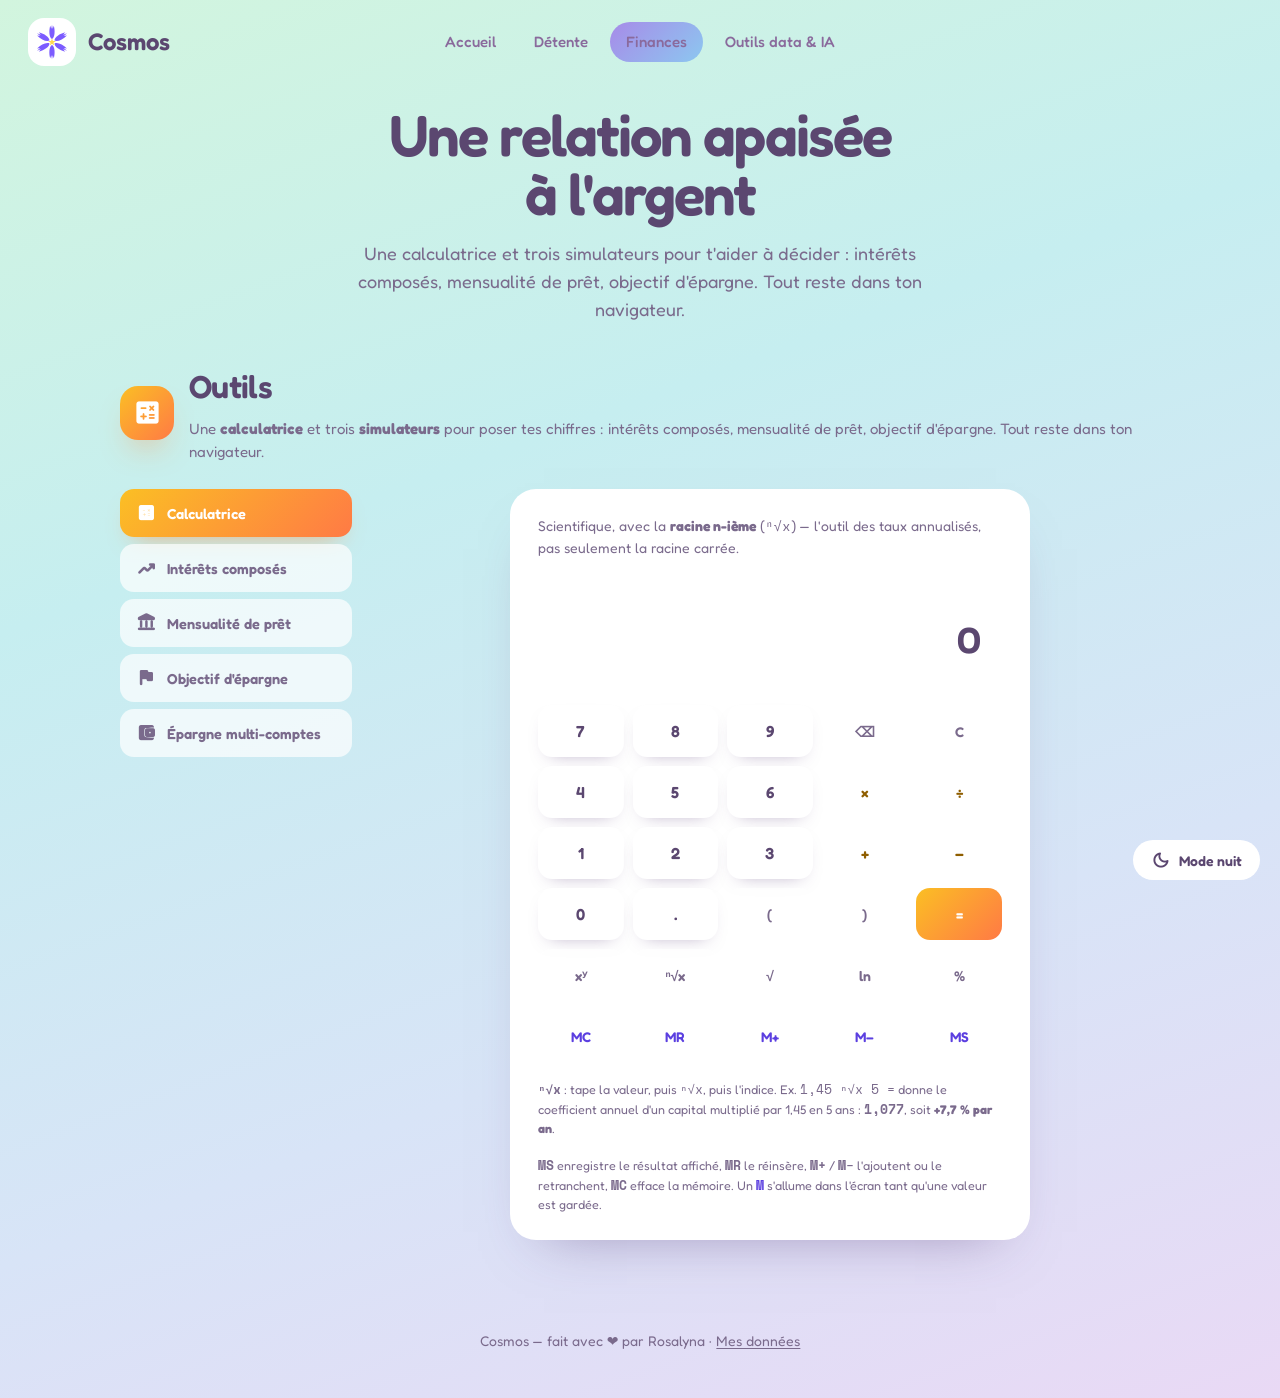
==== commit 2210464c: "Menu Finances honnête, mémoire calculatrice, section Outils data & IA - Renomme « Outils IA » en « O" ====
--- a/budget/index.html
+++ b/budget/index.html
@@ -27,7 +27,7 @@
   <!-- ═══ HERO ═══ -->
   <div style="max-width:1120px;margin:0 auto;padding:22px 40px 0;text-align:center;">
     <h1 style="margin:0;font-size:58px;line-height:1.02;font-weight:600;letter-spacing:-1.9px;">Une relation apaisée<br>à l'argent</h1>
-    <p style="margin:16px auto 0;font-size:18px;color:var(--ink2);max-width:600px;line-height:1.55;">Deux calculateurs pour t'aider à décider : intérêts composés, mensualités, objectifs d'épargne. Tout reste dans ton navigateur.</p>
+    <p style="margin:16px auto 0;font-size:18px;color:var(--ink2);max-width:600px;line-height:1.55;">Une calculatrice et trois simulateurs pour t'aider à décider : intérêts composés, mensualité de prêt, objectif d'épargne. Tout reste dans ton navigateur.</p>
   </div>
 
   <!-- ═══ ONGLETS (masqués pour le plancher : seuls les calculateurs sont exposés) ═══ -->
@@ -38,7 +38,7 @@
       <button class="tab" data-tab="flux" style="padding:10px 20px;border-radius:999px;background:transparent;color:var(--ink2);font-weight:600;font-size:15px;">Mon budget type</button>
       <button class="tab" data-tab="epargne" style="padding:10px 20px;border-radius:999px;background:transparent;color:var(--ink2);font-weight:600;font-size:15px;">Mon épargne</button>
       <button class="tab" data-tab="placer" style="padding:10px 20px;border-radius:999px;background:transparent;color:var(--ink2);font-weight:600;font-size:15px;">Où placer</button>
-      <button class="tab" data-tab="pratique" style="padding:10px 20px;border-radius:999px;background:transparent;color:var(--ink2);font-weight:600;font-size:15px;">Pratique</button>
+      <button class="tab" data-tab="pratique" style="padding:10px 20px;border-radius:999px;background:transparent;color:var(--ink2);font-weight:600;font-size:15px;">Outils</button>
     </div>
   </div>
 
@@ -524,12 +524,14 @@
     <div style="display:flex;align-items:center;gap:15px;">
       <span style="width:54px;height:54px;flex:none;border-radius:18px;background:linear-gradient(135deg,#FBBF24,#FF7A45);display:flex;align-items:center;justify-content:center;color:#fff;box-shadow:0 17px 32px -16px rgba(255,140,60,.85);"><span class="ic" style="font-size:29px;">calculate</span></span>
       <div>
-        <h2>Calculateurs</h2>
-        <p style="margin:5px 0 0;color:var(--ink2);font-size:15px;">Deux outils pour poser tes chiffres : une <b>calculatrice financière</b> et des <b>calculateurs de taux</b> (intérêts, mensualités, objectifs). Tout reste dans ton navigateur.</p>
-      </div>
-    </div>
-    <div id="pratNav" style="display:flex;justify-content:center;"></div>
-    <div id="pratTool" style="display: flex; flex-direction: column; gap: 22px; position: relative"><svg width="413" height="69" viewBox="0 0 413 69" preserveAspectRatio="none" style="position: absolute; left: 7px; top: 292px; width: 413px; height: 69px; overflow: visible; fill: none; stroke: #8a8378; stroke-width: 2; stroke-linecap: round; stroke-linejoin: round"><path d="M3 34 L5 34 L9 35 L11 36 L14 37 L18 38 L22 39 L26 40 L31 40 L34 42 L38 43 L42 44 L44 46 L46 46 L49 48 L50 50 L54 52 L58 54 L60 54 L64 56 L66 57 L68 58 L73 58 L77 58 L86 58 L90 58 L97 59 L107 60 L114 62 L121 62 L128 65 L133 66 L137 68 L142 68 L144 68 L165 63 L181 62 L208 60 L226 60 L243 62 L254 63 L259 64 L266 66 L270 67 L276 68 L278 69 L280 69 L282 69 L285 69 L288 69 L290 69 L292 69 L294 69 L296 69 L298 69 L302 69 L305 68 L314 66 L318 66 L326 65 L336 63 L338 62 L343 62 L350 61 L353 61 L358 61 L364 60 L367 60 L374 59 L379 58 L382 58 L388 56 L390 54 L395 52 L398 51 L400 49 L405 47 L408 46 L410 44 L411 42 L412 39 L413 37 L413 35 L412 33 L411 31 L408 28 L406 26 L402 24 L402 22 L398 20 L394 17 L391 14 L389 13 L386 11 L384 10 L382 9 L377 6 L375 5 L372 5 L368 3 L365 2 L362 2 L360 2 L358 1 L354 0 L350 0 L345 0 L339 0 L334 1 L326 1 L321 1 L314 1 L310 1 L306 1 L302 1 L294 1 L290 1 L284 1 L280 1 L274 2 L270 2 L266 2 L258 4 L254 4 L249 6 L238 7 L233 8 L226 9 L215 10 L210 11 L199 11 L194 11 L191 11 L186 11 L182 11 L175 12 L172 13 L168 14 L162 14 L158 15 L151 17 L147 18 L142 18 L135 18 L131 18 L124 18 L121 16 L115 15 L110 14 L106 14 L104 12 L101 12 L98 12 L97 10 L94 10 L90 10 L88 10 L86 10 L82 10 L79 10 L71 10 L68 10 L61 10 L58 10 L54 10 L48 11 L43 12 L39 12 L33 12 L30 12 L26 13 L23 13 L20 13 L17 14 L14 14 L11 15 L9 15 L7 17 L5 17 L3 18 L1 19 L0 21"></path></svg></div>
+        <h2>Outils</h2>
+        <p style="margin:5px 0 0;color:var(--ink2);font-size:15px;">Une <b>calculatrice</b> et trois <b>simulateurs</b> pour poser tes chiffres : intérêts composés, mensualité de prêt, objectif d'épargne. Tout reste dans ton navigateur.</p>
+      </div>
+    </div>
+    <div style="display:flex;flex-wrap:wrap;gap:28px;align-items:flex-start;">
+    <div id="pratNav" style="flex:0 0 232px;display:flex;flex-direction:column;gap:7px;"></div>
+    <div id="pratTool" style="flex:1 1 440px;min-width:0;display:flex;flex-direction:column;gap:22px;position:relative"><svg width="413" height="69" viewBox="0 0 413 69" preserveAspectRatio="none" style="position: absolute; left: 7px; top: 292px; width: 413px; height: 69px; overflow: visible; fill: none; stroke: #8a8378; stroke-width: 2; stroke-linecap: round; stroke-linejoin: round"><path d="M3 34 L5 34 L9 35 L11 36 L14 37 L18 38 L22 39 L26 40 L31 40 L34 42 L38 43 L42 44 L44 46 L46 46 L49 48 L50 50 L54 52 L58 54 L60 54 L64 56 L66 57 L68 58 L73 58 L77 58 L86 58 L90 58 L97 59 L107 60 L114 62 L121 62 L128 65 L133 66 L137 68 L142 68 L144 68 L165 63 L181 62 L208 60 L226 60 L243 62 L254 63 L259 64 L266 66 L270 67 L276 68 L278 69 L280 69 L282 69 L285 69 L288 69 L290 69 L292 69 L294 69 L296 69 L298 69 L302 69 L305 68 L314 66 L318 66 L326 65 L336 63 L338 62 L343 62 L350 61 L353 61 L358 61 L364 60 L367 60 L374 59 L379 58 L382 58 L388 56 L390 54 L395 52 L398 51 L400 49 L405 47 L408 46 L410 44 L411 42 L412 39 L413 37 L413 35 L412 33 L411 31 L408 28 L406 26 L402 24 L402 22 L398 20 L394 17 L391 14 L389 13 L386 11 L384 10 L382 9 L377 6 L375 5 L372 5 L368 3 L365 2 L362 2 L360 2 L358 1 L354 0 L350 0 L345 0 L339 0 L334 1 L326 1 L321 1 L314 1 L310 1 L306 1 L302 1 L294 1 L290 1 L284 1 L280 1 L274 2 L270 2 L266 2 L258 4 L254 4 L249 6 L238 7 L233 8 L226 9 L215 10 L210 11 L199 11 L194 11 L191 11 L186 11 L182 11 L175 12 L172 13 L168 14 L162 14 L158 15 L151 17 L147 18 L142 18 L135 18 L131 18 L124 18 L121 16 L115 15 L110 14 L106 14 L104 12 L101 12 L98 12 L97 10 L94 10 L90 10 L88 10 L86 10 L82 10 L79 10 L71 10 L68 10 L61 10 L58 10 L54 10 L48 11 L43 12 L39 12 L33 12 L30 12 L26 13 L23 13 L20 13 L17 14 L14 14 L11 15 L9 15 L7 17 L5 17 L3 18 L1 19 L0 21"></path></svg></div>
+    </div>
   </section>
 
   <footer style="text-align:center;color:var(--ink2);font-size:14px;padding:0 40px 46px;">Cosmos — fait avec ❤ par Rosalyna · <a class="pied-lien" href="../donnees/index.html">Mes données</a></footer>
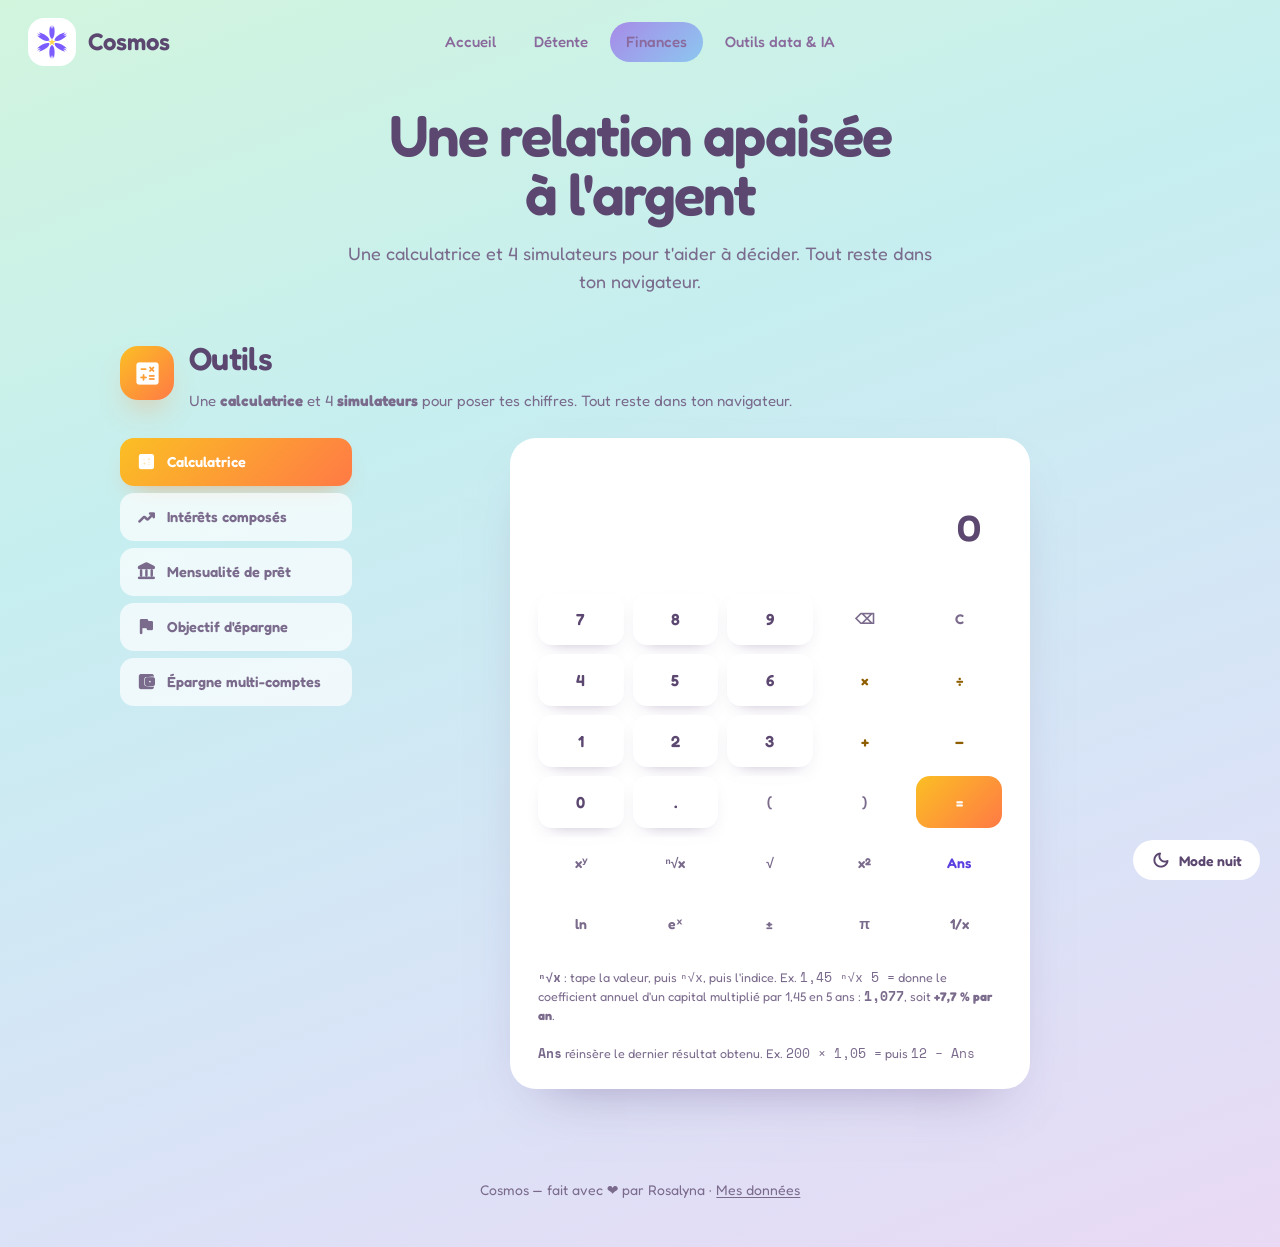
==== commit 307ed6e0: "Calculatrice scientifique, menu Finances, confidentialité - Calculatrice : pavé scientifique réorgan" ====
--- a/budget/index.html
+++ b/budget/index.html
@@ -27,7 +27,7 @@
   <!-- ═══ HERO ═══ -->
   <div style="max-width:1120px;margin:0 auto;padding:22px 40px 0;text-align:center;">
     <h1 style="margin:0;font-size:58px;line-height:1.02;font-weight:600;letter-spacing:-1.9px;">Une relation apaisée<br>à l'argent</h1>
-    <p style="margin:16px auto 0;font-size:18px;color:var(--ink2);max-width:600px;line-height:1.55;">Une calculatrice et trois simulateurs pour t'aider à décider : intérêts composés, mensualité de prêt, objectif d'épargne. Tout reste dans ton navigateur.</p>
+    <p style="margin:16px auto 0;font-size:18px;color:var(--ink2);max-width:600px;line-height:1.55;">Une calculatrice et 4 simulateurs pour t'aider à décider. Tout reste dans ton navigateur.</p>
   </div>
 
   <!-- ═══ ONGLETS (masqués pour le plancher : seuls les calculateurs sont exposés) ═══ -->
@@ -525,7 +525,7 @@
       <span style="width:54px;height:54px;flex:none;border-radius:18px;background:linear-gradient(135deg,#FBBF24,#FF7A45);display:flex;align-items:center;justify-content:center;color:#fff;box-shadow:0 17px 32px -16px rgba(255,140,60,.85);"><span class="ic" style="font-size:29px;">calculate</span></span>
       <div>
         <h2>Outils</h2>
-        <p style="margin:5px 0 0;color:var(--ink2);font-size:15px;">Une <b>calculatrice</b> et trois <b>simulateurs</b> pour poser tes chiffres : intérêts composés, mensualité de prêt, objectif d'épargne. Tout reste dans ton navigateur.</p>
+        <p style="margin:5px 0 0;color:var(--ink2);font-size:15px;">Une <b>calculatrice</b> et 4 <b>simulateurs</b> pour poser tes chiffres. Tout reste dans ton navigateur.</p>
       </div>
     </div>
     <div style="display:flex;flex-wrap:wrap;gap:28px;align-items:flex-start;">
